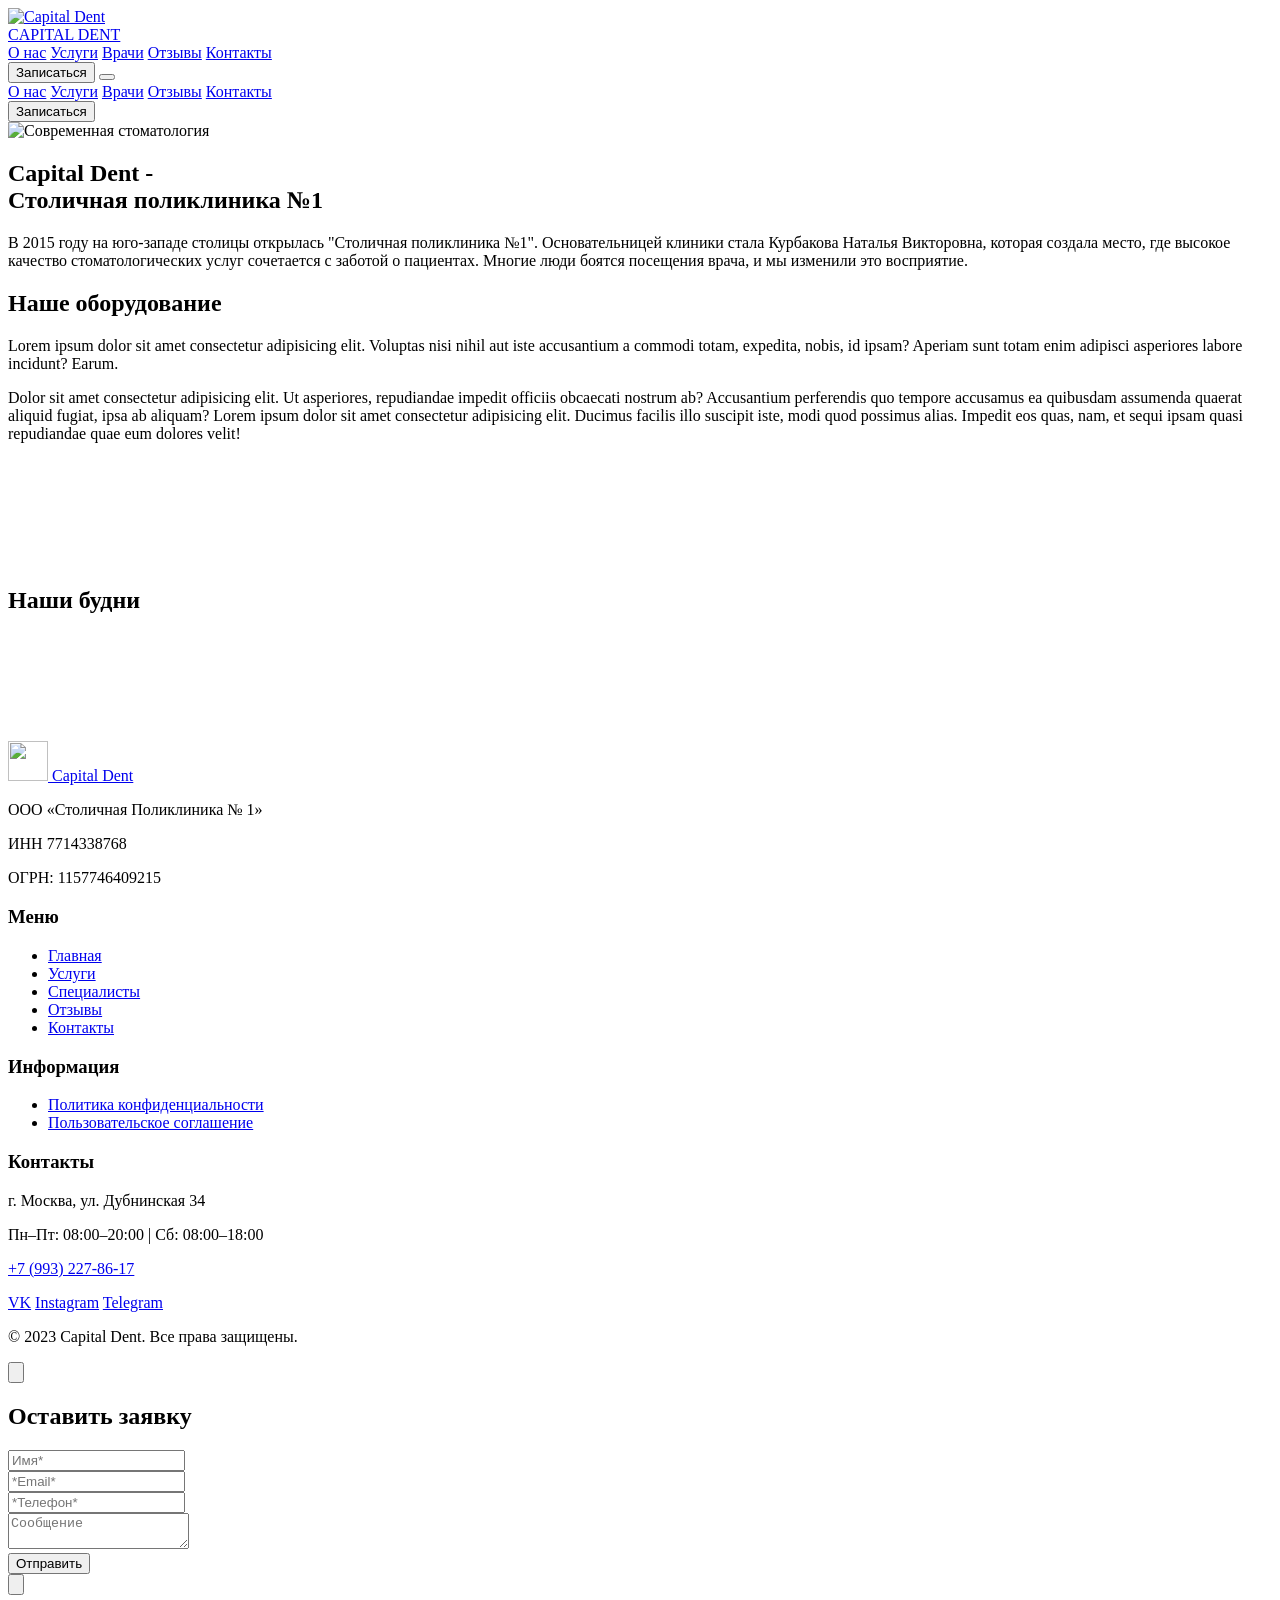
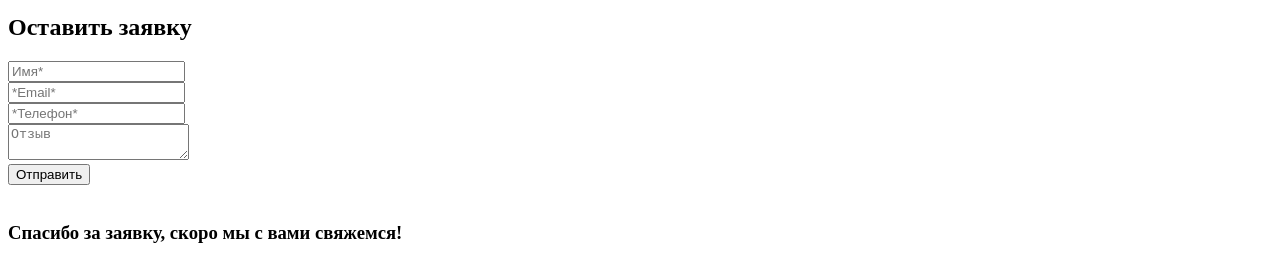
==== about.html @ 345260b4 "Add files via upload" ====
<!DOCTYPE html>
<html lang="en">

<head>
  <meta charset="UTF-8" />
  <meta name="viewport" content="width=device-width, initial-scale=1.0" />

  <link rel="shortcut icon" href="assets/images/Capital_Dent_logo.png" type="image/png" />
  <link rel="stylesheet" href="assets/css/libs/reset.css" />
  <link rel="preconnect" href="https://fonts.googleapis.com">
  <link rel="preconnect" href="https://fonts.gstatic.com" crossorigin>
  <link href="https://fonts.googleapis.com/css2?family=Montserrat:ital,wght@0,100..900;1,100..900&display=swap"
    rel="stylesheet">
  <link rel="stylesheet" href="assets/css/libs/swiper-bundle.min.css" />
  <link rel="stylesheet" href="assets/css/main.css" />
  <script src="https://www.google.com/recaptcha/api.js" async defer></script>
  <title>CapitalDent - О нас</title>
</head>

<main class="main">
<body>
  <!-- Header: фиксированный, бургер на мобильных -->
  <header class="header" id="header">
    <div class="container header__container">
      <a href="index.html" class="header__logo" aria-label="Capital Dent — на главную">
        <img src="img/Capital_Dent_logo.png" alt="Capital Dent" width="48" height="48">
        <div class="header__logo-text">
          <span class="header__logo-title">CAPITAL DENT</span>
        </div>
      </a>
      <nav class="header__nav" aria-label="Основное меню">
        <a href="about.html">О нас</a>
        <a href="index.html#services">Услуги</a>
        <a href="index.html#specialists">Врачи</a>
        <a href="index.html#reviews">Отзывы</a>
        <a href="index.html#contacts">Контакты</a>
      </nav>
      <button type="button" class="header__cta btn btn--primary" data-open-modal="booking" aria-label="Записаться на приём">
        Записаться
      </button>
      <button type="button" class="header__burger" id="burgerBtn" aria-label="Открыть меню" aria-expanded="false">
        <span></span><span></span><span></span>
      </button>
    </div>
    <div class="header__mobile" id="mobileMenu" aria-hidden="true">
      <nav class="header__mobile-nav">
        <a href="#about">О нас</a>
        <a href="#services">Услуги</a>
        <a href="#specialists">Врачи</a>
        <a href="#reviews">Отзывы</a>
        <a href="#contacts">Контакты</a>
      </nav>
      <button type="button" class="header__cta btn btn--primary" data-open-modal="booking">Записаться</button>
    </div>
  </header>
<!-- 
  <main class="main"> -->

<div class="page page-about">
      <!-- Hero как в макете: слева фото, справа белый блок с текстом -->
  <section class="hero" id="hero">
    <div class="container hero__inner">
      <div class="hero__image">
        <img src="img/hero-slide1.jpg" alt="Современная стоматология">
      </div>
      <div class="hero__panel">
          <h1 class="about-hero__title">
            Capital Dent - <br> Столичная поликлиника №1
          </h1>
        <p class="hero__text">
            В 2015 году на юго-западе столицы открылась "Столичная поликлиника №1". Основательницей клиники стала
            Курбакова Наталья Викторовна, которая создала место, где высокое качество стоматологических услуг сочетается
            с заботой о пациентах. Многие люди боятся посещения врача, и мы изменили это восприятие.
        </p>
      </div>
    </div>
  </section>

  <section class="equipment mb py">
    <div class="container">
      <div class="equipment__inner">
        <h2 class="equipment__title">Наше оборудование</h2>
        <div class="equipment__text">
          <p>
            Lorem ipsum dolor sit amet consectetur adipisicing elit. Voluptas nisi nihil aut iste accusantium a commodi
            totam, expedita, nobis, id ipsam? Aperiam sunt totam enim adipisci asperiores labore incidunt? Earum.
          </p>
          <p>
            Dolor sit amet consectetur adipisicing elit. Ut asperiores, repudiandae impedit officiis obcaecati nostrum
            ab? Accusantium perferendis quo tempore accusamus ea quibusdam assumenda quaerat aliquid fugiat, ipsa ab
            aliquam?
            Lorem ipsum dolor sit amet consectetur adipisicing elit. Ducimus facilis illo suscipit iste, modi quod
            possimus alias. Impedit eos quas, nam, et sequi ipsam quasi repudiandae quae eum dolores velit!
          </p>
        </div>
        <div class="equipment__gallery gallery">
          <div class="gallery__pic pic">
            <img class="gallery__img cover" src="assets/images/equipment-1.jpg" alt="">
          </div>
          <div class="gallery__pic pic">
            <img class="gallery__img cover" src="assets/images/equipment-2.jpg" alt="">
          </div>
          <div class="gallery__pic pic">
            <img class="gallery__img cover" src="assets/images/equipment-3.jpg" alt="">
          </div>
          <div class="gallery__pic pic">
            <img class="gallery__img cover" src="assets/images/equipment-4.jpg" alt="">
          </div>
          <div class="gallery__pic pic">
            <img class="gallery__img cover" src="assets/images/equipment-5.jpg" alt="">
          </div>
          <div class="gallery__pic pic">
            <img class="gallery__img cover" src="assets/images/equipment-6.jpg" alt="">
          </div>
        </div>
      </div>
    </div>
  </section>

  <section class="everyday-life py bg-light">
    <div class="container">
      <div class="everyday-life__inner">
        <h2 class="everyday-life__title">Наши будни</h2>
        <div class="everyday-life__gallery gallery">
          <div class="gallery__pic pic">
            <img class="gallery__img cover" src="assets/images/everyday-life-1.jpg" alt="">
          </div>
          <div class="gallery__pic pic">
            <img class="gallery__img cover" src="assets/images/everyday-life-2.jpg" alt="">
          </div>
          <div class="gallery__pic pic">
            <img class="gallery__img cover" src="assets/images/everyday-life-3.jpg" alt="">
          </div>
          <div class="gallery__pic pic">
            <img class="gallery__img cover" src="assets/images/everyday-life-4.jpg" alt="">
          </div>
          <div class="gallery__pic pic">
            <img class="gallery__img cover" src="assets/images/everyday-life-5.jpg" alt="">
          </div>
          <div class="gallery__pic pic">
            <img class="gallery__img cover" src="assets/images/everyday-life-6.jpg" alt="">
          </div>
        </div>
      </div>
    </div>
  </section>
</div>

</main>

  <!-- Footer -->
  <footer class="footer">
    <div class="container footer__container">
      <div class="footer__col footer__col--logo">
        <a href="#" class="footer__logo">
          <img src="img/Capital_Dent_logo.png" alt="" width="40" height="40">
          <span>Capital Dent</span>
        </a>
        <div class="footer__company">
          <p>ООО «Столичная Поликлиника № 1»</p>
          <p>ИНН 7714338768</p>
          <p>ОГРН: 1157746409215</p>
        </div>
      </div>
      <div class="footer__col">
        <h3 class="footer__heading">Меню</h3>
        <ul>
          <li><a href="#hero">Главная</a></li>
          <li><a href="#services">Услуги</a></li>
          <li><a href="#specialists">Специалисты</a></li>
          <li><a href="#reviews">Отзывы</a></li>
          <li><a href="#contacts">Контакты</a></li>
        </ul>
      </div>
      <div class="footer__col">
        <h3 class="footer__heading">Информация</h3>
        <ul>
          <li><a href="#">Политика конфиденциальности</a></li>
          <li><a href="#">Пользовательское соглашение</a></li>
        </ul>
      </div>
      <div class="footer__col footer__col--contacts">
        <h3 class="footer__heading">Контакты</h3>
        <p>г. Москва, ул. Дубнинская 34</p>
        <p>Пн–Пт: 08:00–20:00 | Сб: 08:00–18:00</p>
        <p><a href="tel:+79932278617">+7 (993) 227-86-17</a></p>
        <div class="footer__social">
          <a href="#" aria-label="ВКонтакте">VK</a>
          <a href="#" aria-label="Instagram">Instagram</a>
          <a href="#" aria-label="Telegram">Telegram</a>
        </div>
      </div>
    </div>
    <div class="footer__bottom">
      <div class="container">
        <p class="footer__copy">© 2023 Capital Dent. Все права защищены.</p>
      </div>
    </div>
  </footer>

<div class="modal-overlay"></div>

<div class="modal modal-callback" id="modal-callback">
  <button class="modal__button-close">
    <img class="modal__button-close-icon" src="assets/images/x.svg" alt="">
  </button>
  <h2 class="modal__title">Оставить заявку</h2>
  <form class="modal-callback__form modal__form form" data-type="Заявка с сайта">
    <div class="form__fields">
      <div class="field">
        <input class="field__inp" type="text" name="name" placeholder="Имя*" required>
      </div>
      <div class="field">
        <input class="field__inp" type="email" name="email" placeholder="*Email*" required>
      </div>
      <div class="field">
        <input class="field__inp" type="text" name="phone" placeholder="*Телефон*" required>
      </div>
      <div class="field">
        <textarea class="field__txt" name="message" placeholder="Сообщение"></textarea>
      </div>
    </div>
    <div class="g-recaptcha" data-sitekey="ВАШ_КЛЮЧ_САЙТА"></div>
    <button class="form__btn btn" type="submit">Отправить</button>
  </form>
</div>

<div class="modal modal-review" id="modal-review">
  <button class="modal__button-close">
    <img class="modal__button-close-icon" src="assets/images/x.svg" alt="">
  </button>
  <h2 class="modal__title">Оставить заявку</h2>
  <form class="modal-review__form modal__form form" data-type="Отзыв">
    <div class="form__fields">
      <div class="field">
        <input class="field__inp" type="text" name="name" placeholder="Имя*" required>
      </div>
      <div class="field">
        <input class="field__inp" type="email" name="email" placeholder="*Email*" required>
      </div>
      <div class="field">
        <input class="field__inp" type="text" name="phone" placeholder="*Телефон*" required>
      </div>
      <div class="field">
        <textarea class="field__txt" name="message" placeholder="Отзыв"></textarea>
      </div>
    </div>
    <button class="form__btn btn" type="submit">Отправить</button>
  </form>
</div>

<div class="modal modal-complete" id="modal-complete">
  <img class="modal-complete__icon" src="assets/images/check.svg" alt="">
  <h3 class="modal-complete__title">Спасибо за заявку, скоро мы с вами свяжемся!</h3>
</div>

<div id='recaptcha' class="g-recaptcha" data-sitekey="6LeuYYgsAAAAAIqIWVikz-lgQGxyjFBUNHPX4lCR" data-callback="onSubmit"
  data-size="invisible"></div>

<script src="assets/js/libs/swiper-bundle.min.js"></script>
<script src="assets/js/main.js"></script>

</body>

</html>
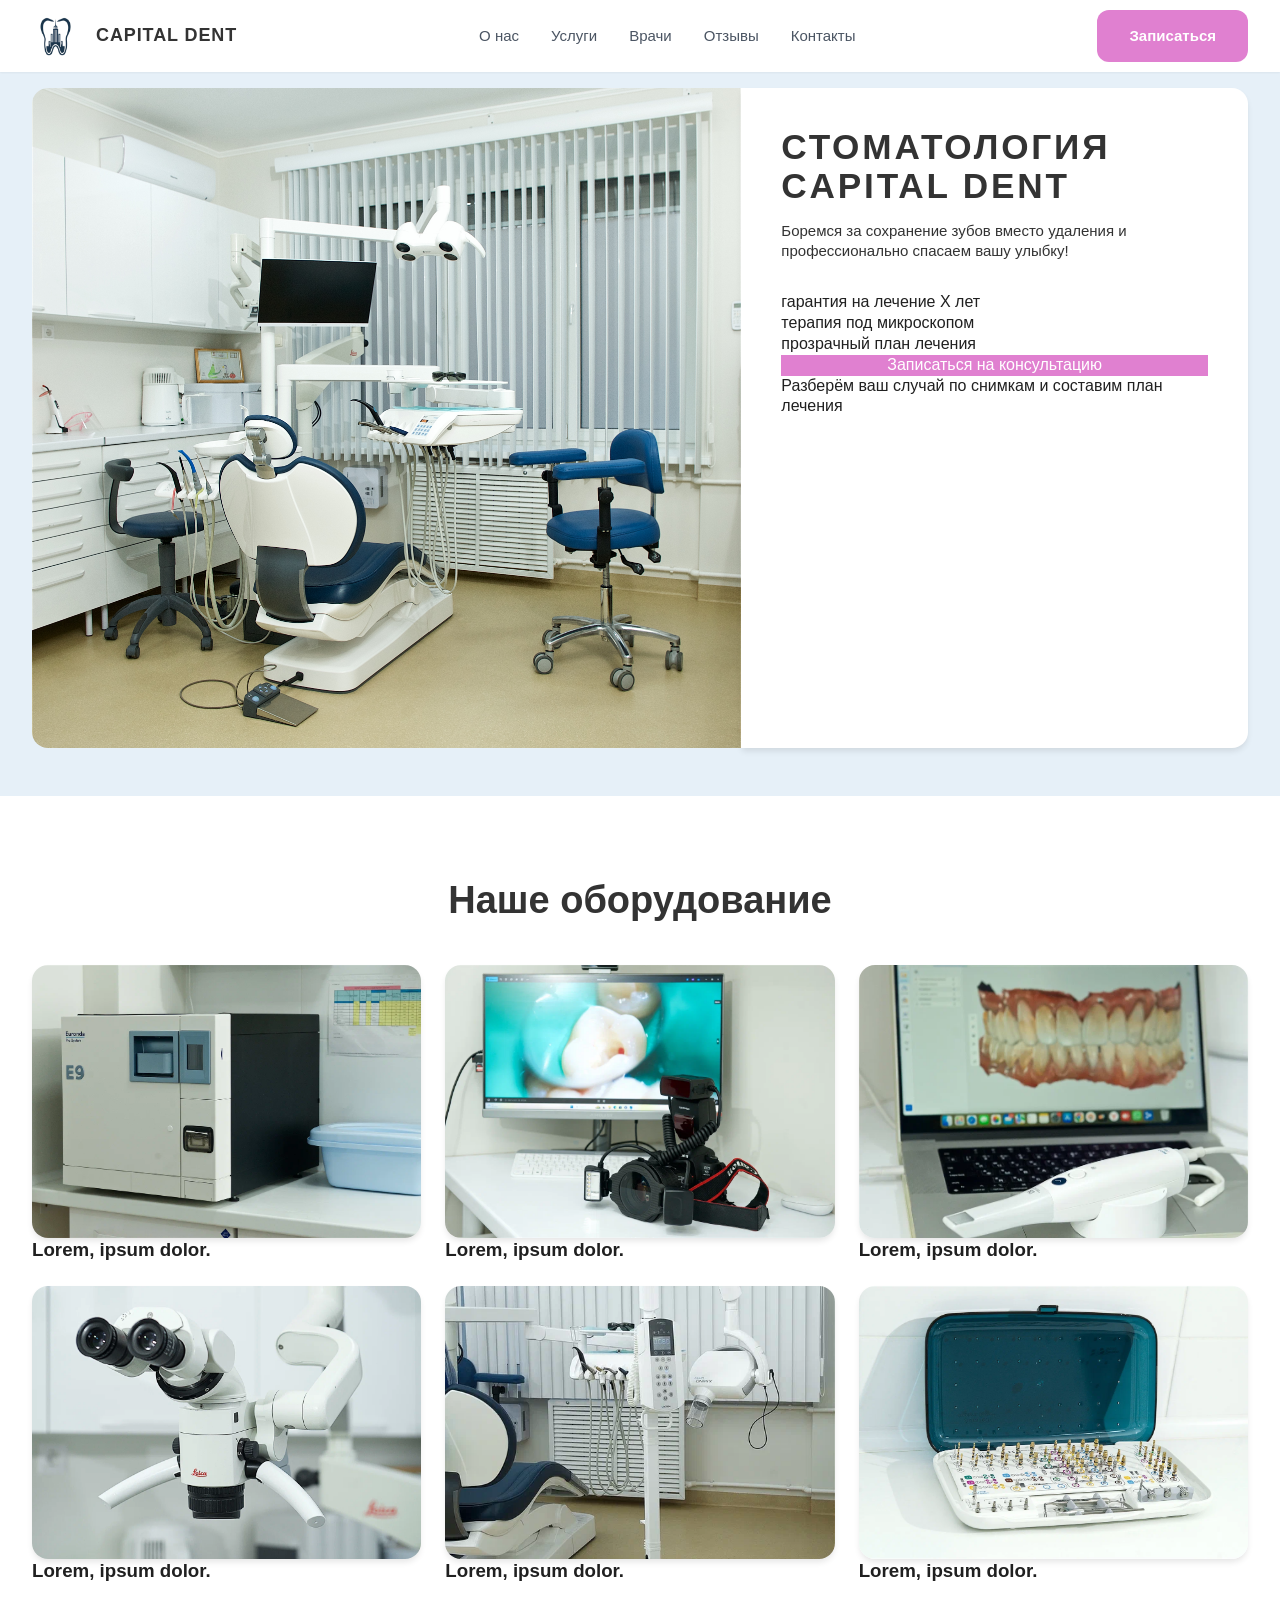
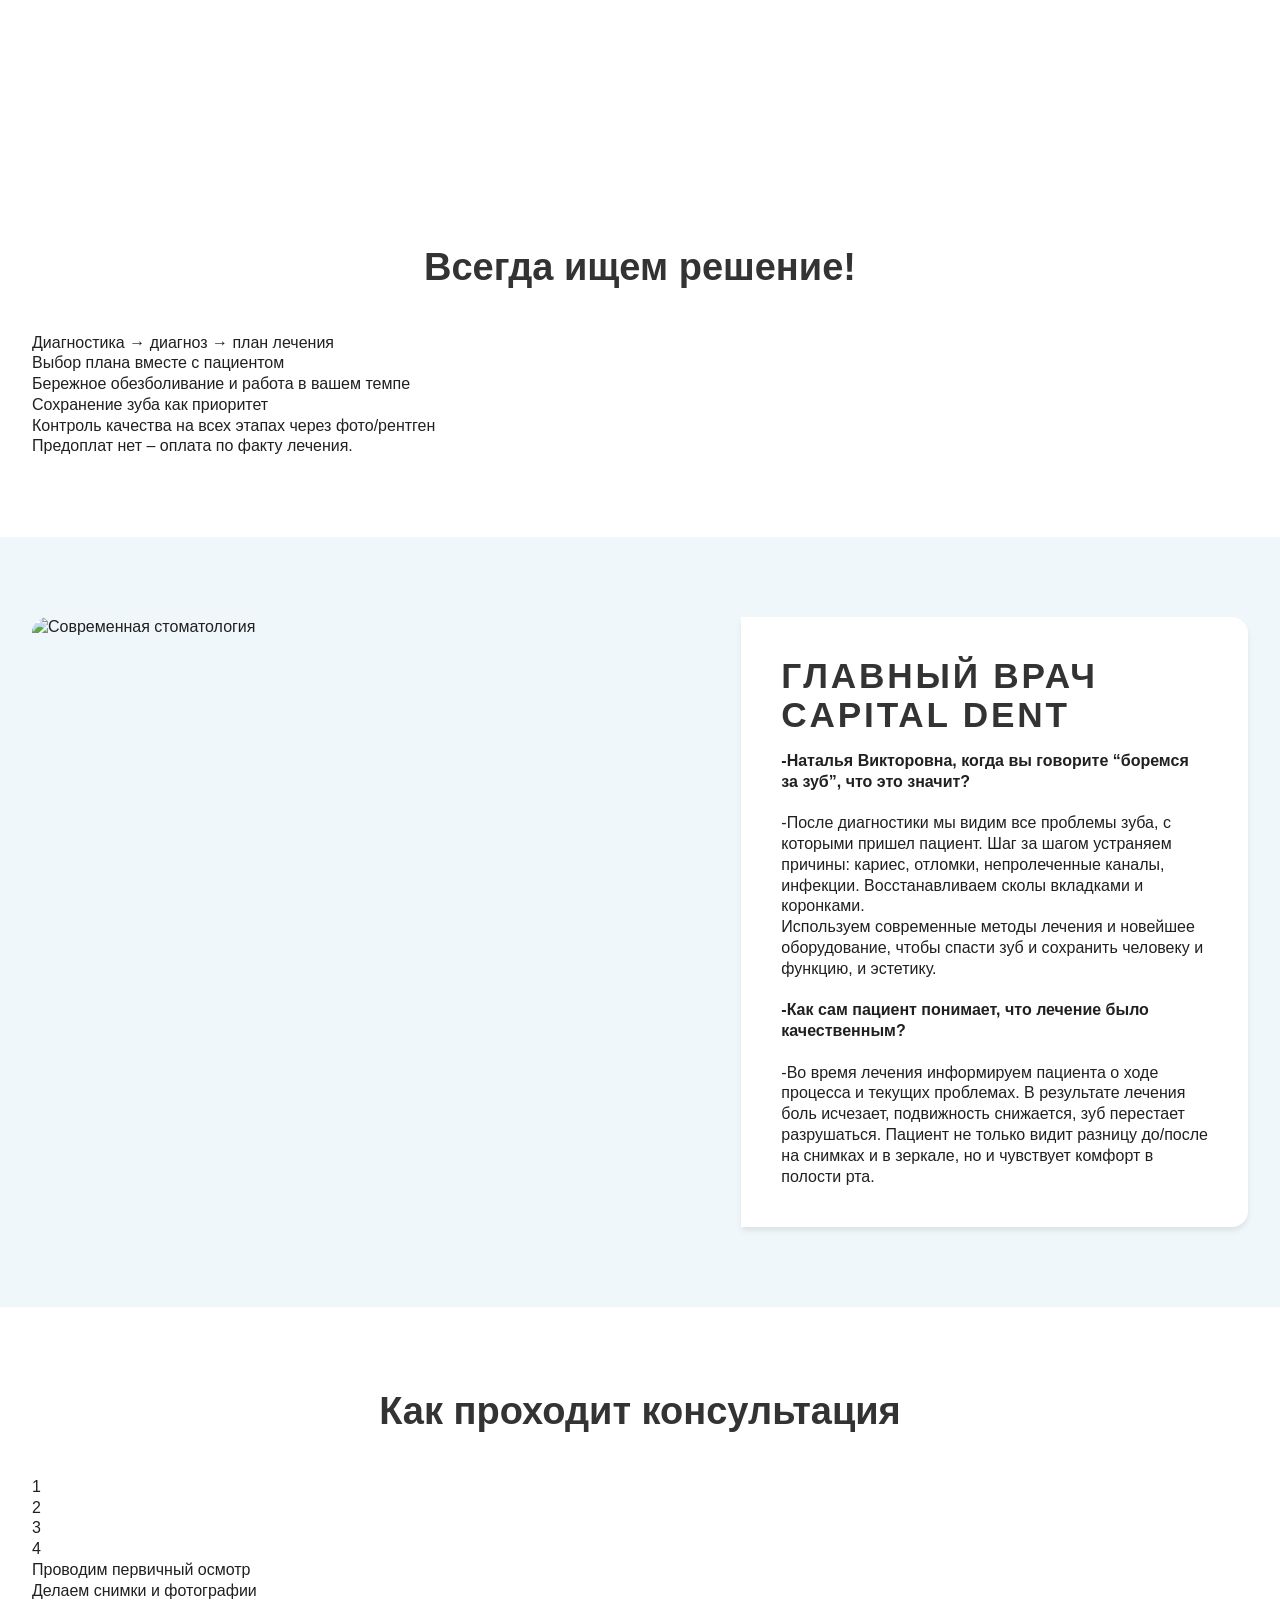
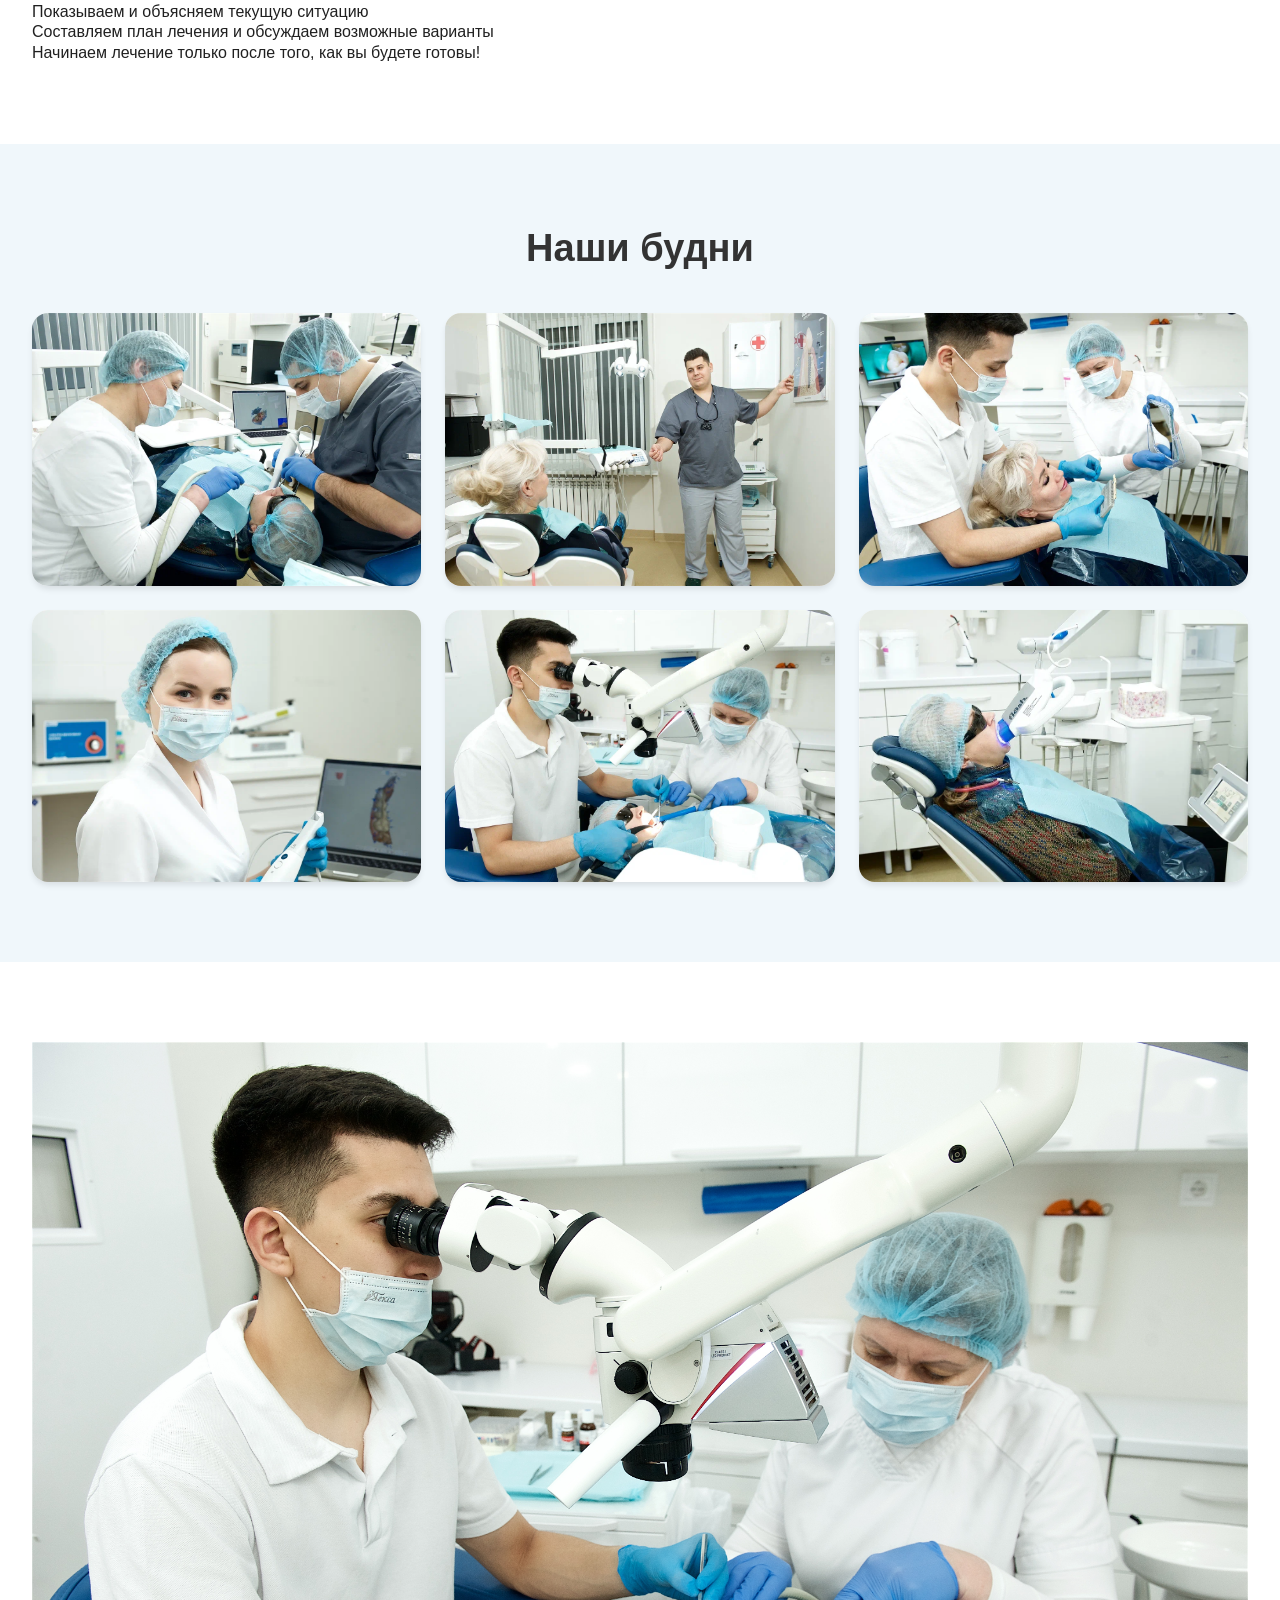
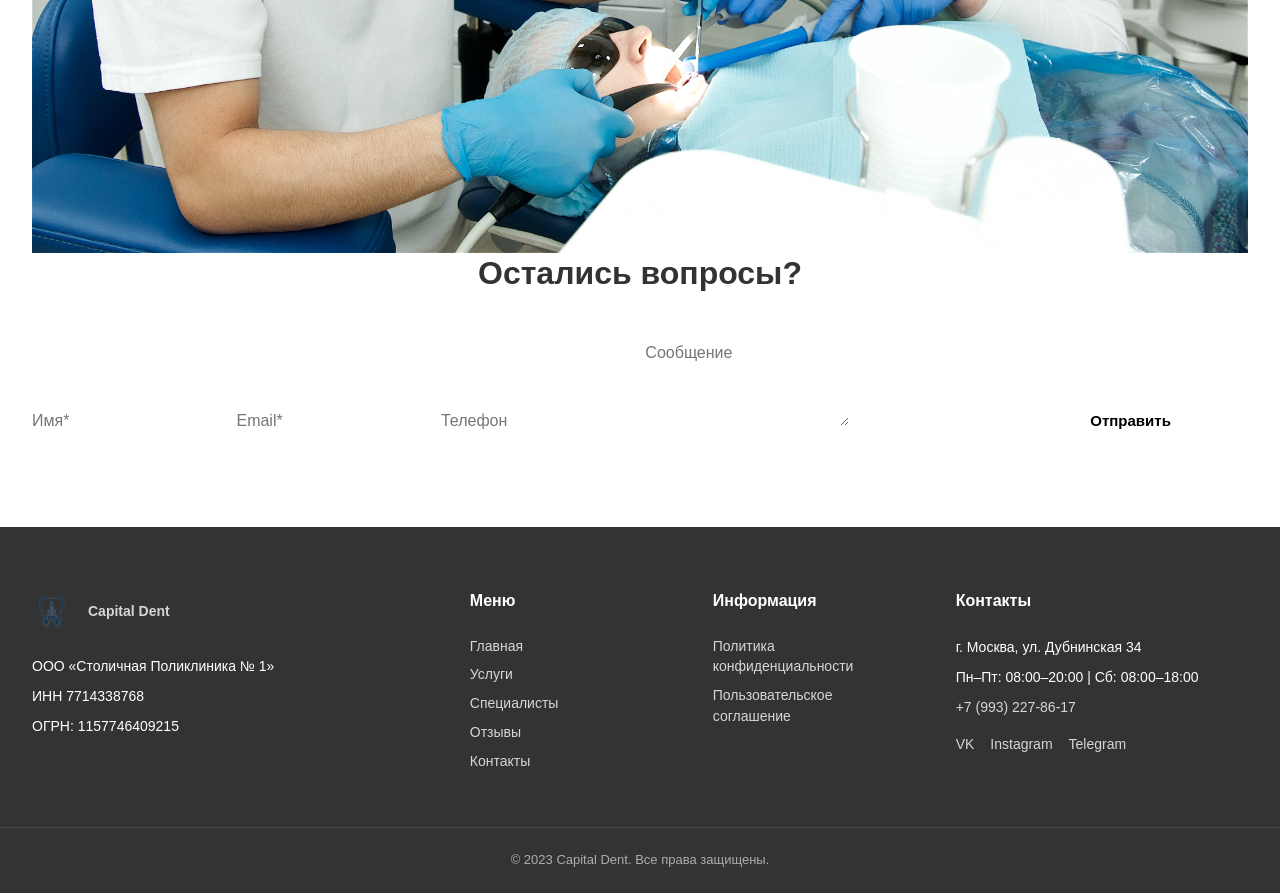
==== commit 30a951ce: "Update about.html" ====
--- a/about.html
+++ b/about.html
@@ -58,62 +58,145 @@
 
 <div class="page page-about">
       <!-- Hero как в макете: слева фото, справа белый блок с текстом -->
-  <section class="hero" id="hero">
-    <div class="container hero__inner">
-      <div class="hero__image">
-        <img src="img/hero-slide1.jpg" alt="Современная стоматология">
-      </div>
-      <div class="hero__panel">
-          <h1 class="about-hero__title">
-            Capital Dent - <br> Столичная поликлиника №1
-          </h1>
-        <p class="hero__text">
-            В 2015 году на юго-западе столицы открылась "Столичная поликлиника №1". Основательницей клиники стала
-            Курбакова Наталья Викторовна, которая создала место, где высокое качество стоматологических услуг сочетается
-            с заботой о пациентах. Многие люди боятся посещения врача, и мы изменили это восприятие.
-        </p>
-      </div>
-    </div>
-  </section>
+<section class="hero" id="hero">
+  <div class="container hero__inner">
+    <div class="hero__image">
+      <img src="img/hero-slide1.jpg" alt="Современная стоматология">
+    </div>
+    <div class="hero__panel">
+      <h1 class="about-hero__title">
+        Стоматология Capital Dent
+      </h1>
+      <p class="hero__text">
+        Боремся за сохранение зубов вместо удаления и профессионально спасаем вашу улыбку!
+      </p>
+      <div class="matryce">
+        <div class="matryc">гарантия на лечение Х лет</div>
+        <div class="matryc">терапия под микроскопом</div>
+        <div class="matryc">прозрачный план лечения</div>
+      </div>
+      <button type="button" class="button__cta btn--primary" data-open-modal="booking">Записаться на консультацию</button>
+      <p class="short-text">
+        Разберём ваш случай по снимкам и составим план лечения
+      </p>
+    </div>
+  </div>
+</section>
 
   <section class="equipment mb py">
     <div class="container">
       <div class="equipment__inner">
         <h2 class="equipment__title">Наше оборудование</h2>
-        <div class="equipment__text">
-          <p>
-            Lorem ipsum dolor sit amet consectetur adipisicing elit. Voluptas nisi nihil aut iste accusantium a commodi
-            totam, expedita, nobis, id ipsam? Aperiam sunt totam enim adipisci asperiores labore incidunt? Earum.
-          </p>
-          <p>
-            Dolor sit amet consectetur adipisicing elit. Ut asperiores, repudiandae impedit officiis obcaecati nostrum
-            ab? Accusantium perferendis quo tempore accusamus ea quibusdam assumenda quaerat aliquid fugiat, ipsa ab
-            aliquam?
-            Lorem ipsum dolor sit amet consectetur adipisicing elit. Ducimus facilis illo suscipit iste, modi quod
-            possimus alias. Impedit eos quas, nam, et sequi ipsam quasi repudiandae quae eum dolores velit!
-          </p>
-        </div>
         <div class="equipment__gallery gallery">
-          <div class="gallery__pic pic">
-            <img class="gallery__img cover" src="assets/images/equipment-1.jpg" alt="">
-          </div>
-          <div class="gallery__pic pic">
-            <img class="gallery__img cover" src="assets/images/equipment-2.jpg" alt="">
-          </div>
-          <div class="gallery__pic pic">
-            <img class="gallery__img cover" src="assets/images/equipment-3.jpg" alt="">
-          </div>
-          <div class="gallery__pic pic">
-            <img class="gallery__img cover" src="assets/images/equipment-4.jpg" alt="">
-          </div>
-          <div class="gallery__pic pic">
-            <img class="gallery__img cover" src="assets/images/equipment-5.jpg" alt="">
-          </div>
-          <div class="gallery__pic pic">
-            <img class="gallery__img cover" src="assets/images/equipment-6.jpg" alt="">
-          </div>
-        </div>
-      </div>
+          <article class="gallery_card">
+            <div class="gallery__pic pic">
+              <img class="gallery__img cover" src="assets/images/equipment-1.jpg" alt="">
+            </div>
+            <h3 class="gallery_text">Lorem, ipsum dolor.</h3>
+          </article>
+
+          <article class="gallery_card">
+            <div class="gallery__pic pic">
+              <img class="gallery__img cover" src="assets/images/equipment-2.jpg" alt="">
+            </div>
+            <h3 class="gallery_text">Lorem, ipsum dolor.</h3>
+          </article>
+
+          <article class="gallery_card">
+            <div class="gallery__pic pic">
+              <img class="gallery__img cover" src="assets/images/equipment-3.jpg" alt="">
+            </div>
+            <h3 class="gallery_text">Lorem, ipsum dolor.</h3>
+          </article>
+
+          <article class="gallery_card">
+            <div class="gallery__pic pic">
+              <img class="gallery__img cover" src="assets/images/equipment-4.jpg" alt="">
+            </div>
+            <h3 class="gallery_text">Lorem, ipsum dolor.</h3>
+          </article>
+
+          <article class="gallery_card">
+            <div class="gallery__pic pic">
+              <img class="gallery__img cover" src="assets/images/equipment-5.jpg" alt="">
+            </div>
+            <h3 class="gallery_text">Lorem, ipsum dolor.</h3>
+          </article>
+
+          <article class="gallery_card">
+            <div class="gallery__pic pic">
+              <img class="gallery__img cover" src="assets/images/equipment-6.jpg" alt="">
+            </div>
+            <h3 class="gallery_text">Lorem, ipsum dolor.</h3>
+          </article>
+        </div>
+      </div>
+    </div>
+  </section>
+
+  <section class="dia py">
+    <div class="container">
+      <div class="dia__inner">
+        <h2 class="dia_section__title">Всегда ищем решение!</h2>
+        <div class="dia-mat">
+          <div class="dia-mate">Диагностика → диагноз → план лечения</div>
+          <div class="dia-mate">Выбор плана вместе с пациентом</div>
+          <div class="dia-mate">Бережное обезболивание и работа в вашем темпе</div>
+          <div class="dia-mate">Сохранение зуба как приоритет</div>
+          <div class="dia-mate">Контроль качества на всех этапах через фото/рентген</div>
+          <div class="dia-mate">Предоплат нет – оплата по факту лечения.</div>
+        </div>
+      </div>
+    </div>
+  </section>
+
+  <section class="natalia py bg-light" id="natalia py bg-light">
+    <div class="container hero__inner">
+      <div class="hero__image">
+        <img src="assets/images/Наталья Викторовна.jpg" alt="Современная стоматология">
+      </div>
+      <div class="hero__panel">
+        <h1 class="about-hero__title">
+          Главный врач Capital Dent
+        </h1>
+        <p class="natalia__text">
+          <strong>-Наталья Викторовна, когда вы говорите “боремся за зуб”, что это значит?</strong><br><br>
+          -После диагностики мы видим все проблемы зуба, с которыми пришел пациент.
+          Шаг за шагом устраняем причины: кариес, отломки, непролеченные каналы, инфекции.
+          Восстанавливаем сколы вкладками и коронками.<br>
+          Используем современные методы лечения и новейшее оборудование, чтобы спасти зуб и сохранить человеку и функцию, и эстетику.<br><br>
+          <strong>-Как сам пациент понимает, что лечение было качественным?</strong><br><br>
+          -Во время лечения информируем пациента о  ходе процесса и текущих проблемах. 
+          В результате лечения боль исчезает, подвижность снижается, зуб перестает разрушаться.
+          Пациент не только видит разницу до/после на снимках и в зеркале, но и чувствует комфорт в полости рта.
+        </p>
+    </div>
+  </section>
+
+  <section class="stages py">
+    <div class="container">
+      <h2 class="stages__title">Как проходит консультация</h2>
+      <div class="circles">
+        <div class="circle">1</div>
+        <div class="circle">2</div>
+        <div class="circle">3</div>
+        <div class="circle">4</div>
+      </div>
+      <div class="stages-text">
+        <div class="stage-text">
+          <p>Проводим первичный осмотр</p>
+        </div>
+        <div class="stage-text">
+          <p>Делаем снимки  и фотографии </p>
+        </div>
+        <div class="stage-text">
+          <p>Показываем и объясняем текущую ситуацию</p>
+        </div>
+        <div class="stage-text">
+          <p>Составляем план лечения и обсуждаем возможные варианты</p>
+        </div>
+      </div>
+      <p class="stage-last-text">Начинаем лечение только после того, как вы будете готовы! </p>
     </div>
   </section>
 
@@ -140,6 +223,28 @@
           <div class="gallery__pic pic">
             <img class="gallery__img cover" src="assets/images/everyday-life-6.jpg" alt="">
           </div>
+        </div>
+      </div>
+    </div>
+  </section>
+    <!-- Форма обратной связи -->
+  <section class="section feedback" id="feedback">
+    <div class="container feedback__inner">
+      <div class="feedback__image">
+        <img src="img/feedback.jpg" alt="Администратор клиники">
+      </div>
+      <div class="feedback__form-wrap">
+        <h2 class="section__title">Остались вопросы?</h2>
+        <form class="form form--feedback" id="feedbackForm" method="post" action="#" novalidate>
+          <input type="text" name="name" placeholder="Имя*" required autocomplete="name">
+          <input type="email" name="email" placeholder="Email*" required autocomplete="email">
+          <input type="tel" name="phone" placeholder="Телефон" autocomplete="tel">
+          <textarea name="message" placeholder="Сообщение" rows="4"></textarea>
+          <input type="text" name="website" class="form__hp" tabindex="-1" autocomplete="off" aria-hidden="true">
+          <button type="submit" class="btn btn--success btn--lg">Отправить</button>
+        </form>
+        <div class="feedback__success" id="feedbackSuccess" hidden>
+          <p>✅ Спасибо! Ваше сообщение отправлено. Мы свяжемся с вами в ближайшее время.</p>
         </div>
       </div>
     </div>
@@ -262,4 +367,4 @@
 
 </body>
 
-</html>+</html>
--- a/assets/css/main.css
+++ b/assets/css/main.css
@@ -0,0 +1,1499 @@
+:root {
+  --c-primary: #1b354c;
+  --c-blue-50: #f0f7fb;
+  --c-blue-300: #4393ee;
+  --c-blue-400: #2b84eb;
+  --c-blue-900: #022b51;
+  --c-white: #fff;
+  --c-black: #202020;
+  --c-text: #7e7e7e;
+  --radius: 24px;
+  --transition: .2s;
+  --color-white: #fff;
+  --color-gray-50: #fafafa;
+  --color-gray-100: #f5f5f5;
+  --color-gray-200: #e5e5e5;
+  --color-gray-300: #d1d5db;
+  --color-gray-400: #9ca3af;
+  --color-gray-500: #6b7280;
+  --color-gray-600: #6b7280;
+  --color-gray-700: #4b5563;
+  --color-gray-800: #374151;
+  --color-gray-900: #333333;
+  /* Кнопки «Записаться» — розово-фиолетовый, без градиента */
+  --color-primary: #E080D0;
+  --color-primary-hover: #d06bc4;
+  --color-success: #2e7d32;
+  --color-blue-light: #E6F0F8;
+  --color-blue-light-dark: #c8dce8;
+  --color-blue-medium: #7dd3fc;
+  --color-star: #FFD700;
+  /* Акции: метка «АКЦИЯ» */
+  --color-promo-green: #98D4BC;
+  /* Отзывы: заголовок и кнопка «Оставить отзыв» */
+  --color-reviews-title: #3F729B;
+  --color-reviews-cta: #A8D0E6;
+  --color-reviews-cta-hover: #8fc0dc;
+  /* Мессенджеры в контактах */
+  --color-telegram: #0088cc;
+  --color-whatsapp: #25D366;
+
+  --space-1: 8px;
+  --space-2: 16px;
+  --space-3: 24px;
+  --space-4: 32px;
+  --space-5: 40px;
+  --space-6: 48px;
+  --space-8: 64px;
+  --space-10: 80px;
+
+  --radius-sm: 8px;
+  --radius-md: 12px;
+  --radius-lg: 16px;
+  --radius-full: 9999px;
+
+  --shadow-sm: 0 1px 2px rgba(0, 0, 0, 0.05);
+  --shadow-md: 0 4px 6px -1px rgba(0, 0, 0, 0.1);
+  --shadow-lg: 0 10px 15px -3px rgba(0, 0, 0, 0.1);
+
+  --font: 'Montserrat', -apple-system, BlinkMacSystemFont, 'Segoe UI', sans-serif;
+  --transition: 0.2s ease;
+}
+
+body {
+  display: flex;
+  flex-direction: column;
+  min-height: 100vh;
+  font-family: "Montserrat", sans-serif;
+  color: var(--c-black);
+}
+
+main {
+  flex-grow: 1;
+}
+
+section {
+  overflow: hidden;
+}
+
+section.mb {
+  margin-bottom: 100px;
+}
+
+section.py {
+  padding: 80px 0;
+}
+/* 
+.container {
+  max-width: 1160px;
+  padding: 0 24px;
+  margin: 0 auto;
+} */
+
+.bg-light {
+  background: var(--c-blue-50);
+}
+
+h1 {
+  font-size: 34px;
+  line-height: 1.1;
+  text-transform: uppercase;
+  color: var(--c-blue-900);
+}
+
+h2 {
+  margin-bottom: 40px;
+  text-align: center;
+  font-size: 2.375rem;
+  font-weight: 600;
+  color: var(--color-gray-900);
+}
+
+.pic {
+  overflow: hidden;
+  position: relative;
+}
+
+.cover {
+  position: absolute;
+  top: 0;
+  left: 0;
+  width: 100%;
+  height: 100%;
+  object-fit: cover;
+}
+
+  .btn {
+    display: inline-flex;
+    align-items: center;
+    justify-content: center;
+    gap: var(--space-1);
+    padding: var(--space-2) var(--space-4);
+    font-family: var(--font);
+    font-size: 0.9375rem;
+    font-weight: 600;
+    border: none;
+    border-radius: var(--radius-md);
+    cursor: pointer;
+    transition: background-color var(--transition), transform 0.1s;
+    text-decoration: none;
+  }
+  
+  .btn:hover {
+    text-decoration: none;
+  }
+  
+  .btn--primary {
+    background: var(--color-primary);
+    color: var(--color-white);
+  }
+  
+  .btn--primary:hover {
+    background: var(--color-primary-hover);
+  }
+
+.services-grid {
+  display: grid;
+  grid-template-columns: repeat(4, 1fr);
+  gap: 28px;
+  width: 100%;
+}
+
+.service-card {
+  overflow: hidden;
+  display: flex;
+  flex-direction: column;
+  border-radius: 10px;
+}
+
+.service-card__pic {
+  padding-top: 84.3%;
+}
+
+
+
+.service-card__content {
+  flex-grow: 1;
+  padding: 10px 15px;
+  background: #dde1e4;
+}
+
+.service-card__title {
+  font-size: 0.875rem;
+  font-weight: 500;
+  text-align: center;
+  text-transform: uppercase;
+}
+
+.swiper-nav {
+  display: flex;
+  justify-content: center;
+  align-items: center;
+}
+
+.swiper-nav-v1 {
+  gap: 30px;
+}
+
+.swiper-nav-v2 {
+  gap: 16px;
+  margin-top: 40px;
+}
+
+.swiper-button {
+  all: unset;
+}
+
+.swiper-nav-v1 .swiper-button {
+  position: absolute;
+  z-index: 100;
+  top: 50%;
+  translate: 0 -50%;
+}
+
+.swiper-button {
+  cursor: pointer;
+  display: flex;
+  align-items: center;
+  justify-content: center;
+  min-width: 48px;
+  width: 48px;
+  height: 48px;
+  border-radius: 50%;
+  background: var(--c-white);
+  box-shadow: 0 0 14px rgba(0, 0, 0, 0.1);
+  transition: var(--transition);
+}
+
+.swiper-nav .swiper-button-disabled {
+  opacity: 1;
+}
+
+.swiper-button::after {
+  font-size: 20px;
+  font-weight: 700;
+  color: var(--c-blue-400);
+}
+
+.swiper-button.swiper-button-prev {
+  left: -80px;
+}
+
+.swiper-button.swiper-button-next {
+  right: -80px;
+}
+
+.swiper-nav-v2 .swiper-button {
+  background: var(--c-blue-400);
+}
+
+.swiper-nav-v2 .swiper-button::after {
+  color: var(--c-white);
+}
+
+.swiper-nav-v2 .swiper-button:hover {
+  background: var(--c-blue-300);
+}
+
+.slider {
+  position: relative;
+  width: 100%;
+}
+
+.specialists-slider .swiper,
+.reviews-slider .swiper {
+  padding: 24px;
+  margin-top: -24px;
+  margin-left: -24px;
+  margin-right: -24px;
+}
+
+.specialist-card {
+  overflow: hidden;
+  display: flex;
+  flex-direction: column;
+  border-radius: var(--radius);
+  box-shadow: 0 0 16px rgba(0, 0, 0, 0.08);
+  text-align: center;
+}
+
+.specialist-card__pic {
+  padding-top: 100%;
+}
+
+
+
+.specialist-card__content {
+  display: flex;
+  flex-direction: column;
+  align-items: center;
+  flex-grow: 1;
+  padding: 20px 15px;
+  background: var(--c-white);
+}
+
+.specialist-card__title {
+  margin-bottom: 10px;
+  font-size: 1.25rem;
+  font-weight: 600;
+}
+
+.specialist-card__text {
+  margin-bottom: 15px;
+  font-size: 1rem;
+  color: var(--c-text);
+}
+
+.specialist-card__labels {
+  display: flex;
+  justify-content: center;
+  flex-wrap: wrap;
+  gap: 6px;
+  margin-bottom: 20px;
+}
+
+.label {
+  width: max-content;
+  padding: 6px 12px;
+  border-radius: 30px;
+  background: #f0e9e4;
+  font-size: 0.875rem;
+  color: #00000077;
+}
+
+.label:nth-child(2n) {
+  background: #e3f1fb;
+}
+
+.specialist-card__btn {
+  width: 100%;
+  margin-top: auto;
+}
+
+.review-card {
+  display: flex;
+  flex-direction: column;
+  gap: 20px;
+  padding: 30px;
+  border-radius: 16px;
+  border: 1px solid #e2e2e2;
+  box-shadow: 0 0 16px rgba(0, 0, 0, 0.08);
+  color: var(--c-text);
+}
+
+.review-card__content {
+  position: relative;
+}
+
+.review-card__text {
+  display: -webkit-box;
+  -webkit-line-clamp: 4;
+  -webkit-box-orient: vertical;
+  overflow: hidden;
+}
+
+.review-card__text.active {
+  -webkit-box-orient: unset;
+  overflow: unset;
+}
+
+.review-card__more {
+  position: absolute;
+  bottom: 0;
+  right: 0;
+  display: none;
+  margin-top: 6px;
+  margin-left: auto;
+  padding-left: 60px;
+  background: linear-gradient(90deg, rgba(255, 255, 255, 0) 0%, rgba(255, 255, 255, 1) 42%);
+  transition: color var(--transition);
+  color: var(--c-text);
+}
+
+.review-card__more.active {
+  position: relative;
+  padding-left: 0;
+}
+
+.review-card__content.collapsed .review-card__more {
+  display: block;
+}
+
+.review-card__more:hover {
+  color: var(--c-black);
+}
+
+.review-card__bottom {
+  display: flex;
+  align-items: center;
+  justify-content: space-between;
+  gap: 15px;
+}
+
+
+
+.review-card__rate {
+  display: flex;
+  align-items: center;
+  gap: 8px;
+}
+
+.review-card__date {
+  font-weight: 500;
+  color: #ffc107;
+}
+
+
+
+.stars {
+  display: flex;
+  gap: 2px;
+}
+
+.stars__item {
+  min-width: 14px;
+  width: 14px;
+  height: 14px;
+}
+
+.stars__item.grayscale {
+  filter: grayscale(1);
+}
+
+.side-overlay {
+  pointer-events: none;
+  position: absolute;
+  z-index: 10;
+  top: 0;
+  width: 30%;
+  height: 100%;
+  background: var(--c-white);
+  opacity: .8;
+}
+
+.left {
+  left: 0;
+  background: linear-gradient(270deg, rgba(255, 255, 255, 0) 0%, rgba(255, 255, 255, 1) 100%);
+}
+
+.right {
+  right: 0;
+  background: linear-gradient(90deg, rgba(255, 255, 255, 0) 0%, rgba(255, 255, 255, 1) 100%);
+}
+
+.form {
+  width: 100%;
+}
+
+.form__fields {
+  display: flex;
+  flex-direction: column;
+  gap: 15px;
+  width: 100%;
+}
+
+
+
+.field__inp {
+  width: 100%;
+  height: 44px;
+  padding: 0 16px;
+  transition: var(--transition);
+  border-radius: 8px;
+  border: 1px solid #9e9e9e;
+  background: var(--c-white);
+}
+
+.field__inp:focus {
+  border-color: var(--c-blue-400);
+}
+
+.field__inp::placeholder {
+  color: var(--c-text);
+  opacity: .6;
+}
+
+.field__txt {
+  width: 100%;
+  height: 150px;
+  padding: 14px 16px;
+  margin-top: 16px;
+  transition: var(--transition);
+  border-radius: 8px;
+  border: 1px solid #9e9e9e;
+  background: var(--c-white);
+  resize: none;
+}
+
+.field__txt:focus {
+  border-color: var(--c-blue-400);
+}
+
+.field__txt::placeholder {
+  color: var(--c-text);
+  opacity: .6;
+}
+
+.field__label {
+  margin-bottom: 10px;
+  color: var(--c-text);
+}
+
+.form__btn {
+  width: 100%;
+  margin-top: 16px;
+}
+
+.socials {
+  display: flex;
+  gap: 10px;
+}
+
+
+
+.social-link__icon {
+  width: 30px;
+  height: 30px;
+  fill: var(--c-blue-900);
+  transition: var(--transition);
+}
+
+.social-link:hover .social-link__icon {
+  fill: var(--c-blue-400);
+}
+
+  .container {
+    width: 100%;
+    max-width: 1500px;
+    margin: 0 auto;
+    padding: 0 var(--space-3);
+  }
+  
+  @media (min-width: 768px) {
+    .container {
+      padding: 0 var(--space-4);
+    }
+  }
+  
+  /* ----- Header ----- */
+  .header {
+    position: fixed;
+    top: 0;
+    left: 0;
+    right: 0;
+    z-index: 1000;
+    background: var(--color-white);
+    box-shadow: var(--shadow-sm);
+  }
+  
+  .header__container {
+    display: flex;
+    align-items: center;
+    justify-content: space-between;
+    gap: var(--space-3);
+    min-height: 72px;
+  }
+  
+  .header__logo {
+    display: flex;
+    align-items: center;
+    gap: var(--space-2);
+    text-decoration: none;
+  }
+  
+  .header__logo:hover {
+    text-decoration: none;
+  }
+  
+  .header__logo img {
+    width: 48px;
+    height: 48px;
+  }
+  
+  .header__logo-title {
+    font-size: 1.125rem;
+    font-weight: 700;
+    color: var(--color-gray-900);
+    letter-spacing: 0.05em;
+  }
+  
+  .header__nav {
+    display: none;
+    gap: var(--space-4);
+  }
+  
+  .header__nav a {
+    font-size: 0.9375rem;
+    font-weight: 500;
+    color: var(--color-gray-700);
+  }
+  
+  .header__nav a:hover {
+    color: var(--color-primary);
+    text-decoration: none;
+  }
+  
+  .header__cta {
+    display: none;
+  }
+  
+  .header__burger {
+    display: flex;
+    flex-direction: column;
+    justify-content: center;
+    gap: 5px;
+    width: 44px;
+    height: 44px;
+    padding: 0;
+    border: none;
+    background: transparent;
+    cursor: pointer;
+  }
+  
+  .header__burger span {
+    display: block;
+    width: 24px;
+    height: 2px;
+    background: var(--color-gray-800);
+    transition: var(--transition);
+  }
+  
+  .header__burger[aria-expanded="true"] span:nth-child(1) {
+    transform: translateY(7px) rotate(45deg);
+  }
+  
+  .header__burger[aria-expanded="true"] span:nth-child(2) {
+    opacity: 0;
+  }
+  
+  .header__burger[aria-expanded="true"] span:nth-child(3) {
+    transform: translateY(-7px) rotate(-45deg);
+  }
+  
+  .header__mobile {
+    position: fixed;
+    top: 72px;
+    left: 0;
+    right: 0;
+    bottom: 0;
+    background: var(--color-white);
+    padding: var(--space-6);
+    display: flex;
+    flex-direction: column;
+    gap: var(--space-4);
+    transform: translateX(100%);
+    transition: transform 0.3s ease;
+    overflow-y: auto;
+    z-index: 999;
+  }
+  
+  .header__mobile.is-open {
+    transform: translateX(0);
+  }
+  
+  .header__mobile-nav {
+    display: flex;
+    flex-direction: column;
+    gap: var(--space-2);
+  }
+  
+  .header__mobile-nav a {
+    font-size: 1.125rem;
+    font-weight: 500;
+    padding: var(--space-2) 0;
+  }
+  
+  @media (min-width: 1024px) {
+    .header__nav {
+      display: flex;
+    }
+  
+    .header__cta {
+      display: inline-flex;
+    }
+  
+    .header__burger {
+      display: none;
+    }
+  
+    .header__mobile {
+      display: none;
+    }
+  }
+
+  /* ----- Footer ----- */
+  .footer {
+    padding: var(--space-8) 0 0;
+    background: var(--color-gray-900);
+    color: var(--color-white);
+  }
+  
+  .footer__container {
+    display: grid;
+    grid-template-columns: 1fr;
+    gap: var(--space-6);
+    padding-bottom: var(--space-6);
+  }
+  
+  .footer__logo {
+    display: inline-flex;
+    align-items: center;
+    gap: var(--space-2);
+    font-size: 1rem;
+    font-weight: 700;
+    text-decoration: none;
+    margin-bottom: var(--space-3);
+  }
+  
+  .footer__company {
+    font-size: 0.875rem;
+    line-height: 1.6;
+  }
+  
+  .footer__company p {
+    margin: 0 0 var(--space-1);
+  }
+  
+  .footer__heading {
+    margin: 0 0 var(--space-3);
+    font-size: 1rem;
+    font-weight: 700;
+  }
+  
+  .footer__col ul {
+    margin: 0;
+    padding: 0;
+    list-style: none;
+  }
+  
+  .footer__col li {
+    margin-bottom: var(--space-1);
+  }
+  
+  .footer__col a {
+    font-size: 0.875rem;
+    color: rgba(255, 255, 255, 0.8);
+  }
+  
+  .footer__col a:hover {
+    color: var(--color-white);
+    text-decoration: underline;
+  }
+  
+  .footer__col--contacts p {
+    margin: 0 0 var(--space-1);
+    font-size: 0.875rem;
+    line-height: 1.6;
+  }
+  
+  .footer__social {
+    display: flex;
+    gap: var(--space-2);
+    margin-top: var(--space-2);
+  }
+  
+  .footer__social a {
+    font-size: 0.875rem;
+  }
+  
+  .footer__bottom {
+    padding: var(--space-3) 0;
+    border-top: 1px solid rgba(255, 255, 255, 0.1);
+  }
+  
+  .footer__copy {
+    margin: 0;
+    font-size: 0.8125rem;
+    color: rgba(255, 255, 255, 0.6);
+    text-align: center;
+  }
+  
+  @media (min-width: 600px) {
+    .footer__container {
+      grid-template-columns: repeat(2, 1fr);
+    }
+  }
+  
+  @media (min-width: 900px) {
+    .footer__container {
+      grid-template-columns: 2fr 1fr 1fr 1.5fr;
+    }
+  }
+
+
+
+  .section {
+    padding: var(--space-8) 0;
+  }
+  
+  .section__title {
+    margin: 0 0 var(--space-6);
+    font-size: clamp(1.5rem, 4vw, 2rem);
+    font-weight: 700;
+    text-align: center;
+  }
+  
+  @media (min-width: 768px) {
+    .section {
+      padding: var(--space-10) 0;
+    }
+  }
+  
+  /* ----- Hero как в макете: слева фото, справа белый блок ----- */
+  .hero {
+  padding-top: 88px;
+  padding-bottom: var(--space-6);
+  background: var(--color-blue-light);
+  }
+  
+  .hero__inner {
+    display: grid;
+  gap: 0;
+  align-items: stretch;
+  min-height: 380px;
+  }
+  
+  .hero__image {
+  border-radius: var(--radius-lg) 0 0 var(--radius-lg);
+    overflow: hidden;
+  }
+  
+  .hero__image img {
+    width: 100%;
+    height: 100%;
+    max-height: 660px;
+    object-fit: cover;
+  }
+  
+  .hero__panel {
+    background: var(--color-white);
+  border-radius: 0 var(--radius-lg) var(--radius-lg) 0;
+    box-shadow: var(--shadow-md);
+    padding: var(--space-5);
+    display: flex;
+    flex-direction: column;
+  }
+  
+  .about-hero__title {
+  margin: 0 0 var(--space-2);
+    font-size: clamp(1.8rem, 3vw, 2.2rem);
+    font-weight: 700;
+    letter-spacing: 0.08em;
+    color: var(--color-gray-900);
+  }
+  
+  .hero__text {
+    margin: 0 0 var(--space-4);
+    font-size: 0.9375rem;
+    color: var(--color-gray-900);
+  }
+  
+  @media (min-width: 900px) {
+    .hero__inner {
+    grid-template-columns: 1.4fr 1fr;
+    }
+  }
+
+
+.banners__slider {
+  overflow: hidden;
+  border-radius: var(--radius);
+}
+
+.banner {
+  padding-top: 44%;
+}
+
+.swiper-pagination-bullet-active {
+  background: var(--color-gray-900);
+}
+
+.specialists {
+  position: relative;
+}
+
+.reviews {
+  position: relative;
+}
+
+.callback__grid {
+  display: grid;
+  grid-template-columns: 1fr 400px;
+  gap: 40px;
+}
+
+.callback__pic {
+  height: 100%;
+  border-radius: var(--radius);
+}
+
+.contacts__inner {
+  display: grid;
+  grid-template-columns: 1fr 400px;
+  gap: 40px;
+}
+
+.contacts__map {
+  height: 100%;
+  border-radius: var(--radius);
+}
+
+.contacts__title {
+  text-align: left;
+}
+
+.contacts__list {
+  display: flex;
+  flex-direction: column;
+  gap: 14px;
+  margin-bottom: 32px;
+}
+
+.contact-item {
+  display: flex;
+  gap: 12px;
+}
+
+.contact-item__icon {
+  min-width: 25px;
+  width: 25px;
+  height: 28px;
+}
+
+.contact-item__content {
+  line-height: 1.2;
+}
+
+.contact-item__label {
+  font-weight: 600;
+  color: var(--c-blue-900);
+}
+
+.contact-item__text {
+  font-weight: 500;
+  color: var(--c-text);
+}
+
+.contacts__socials {
+  margin-bottom: 24px;
+}
+
+
+
+.contacts__route-title {
+  margin-bottom: 12px;
+  font-weight: 600;
+  color: var(--c-blue-900);
+}
+
+.contacts__route-btns {
+  display: flex;
+  gap: 12px;
+}
+
+.route-link {
+  display: flex;
+  align-items: center;
+  justify-content: center;
+  gap: 8px;
+  height: 44px;
+  padding: 0 24px;
+  border-radius: 8px;
+}
+
+.route-link.yamaps {
+  background: #fecb2f;
+}
+
+.route-link.gis {
+  background: #61bd27;
+}
+
+.route-link__icon {
+  min-width: 20px;
+  width: 20px;
+  height: 20px;
+}
+
+.route-link__text {
+  font-weight: 600;
+}
+
+.about-hero__inner {
+  display: grid;
+  grid-template-columns: 460px 1fr;
+  gap: 40px;
+  padding: 30px 0;
+}
+
+.about-hero__pic {
+  height: 400px;
+  border-radius: var(--radius);
+}
+
+.about-hero__content {
+  padding-top: 30px;
+}
+
+.about-hero__title {
+  margin-bottom: 16px;
+}
+
+.about-hero__text {
+  font-size: 1.125rem;
+}
+
+.equipment__text {
+  margin-bottom: 30px;
+}
+
+.equipment__text p {
+  margin-bottom: 16px;
+  line-height: 1.5;
+  color: var(--color-gray-900);
+}
+
+.equipment__text p:last-child {
+  margin-bottom: 0;
+}
+
+.gallery {
+  display: grid;
+  grid-template-columns: repeat(3, 1fr);
+  gap: 24px;
+}
+
+.gallery__pic {
+  padding-top: 70%;
+  border-radius: 16px;
+  background: var(--color-white);
+  border-radius: var(--radius-lg);
+  box-shadow: var(--shadow-md);
+  overflow: hidden;
+  transition: transform var(--transition), box-shadow var(--transition);
+}
+
+.gallery__pic:hover {
+  transform: translateY(-4px);
+  box-shadow: var(--shadow-lg);
+}
+
+.modal-overlay {
+  position: fixed;
+  z-index: 199;
+  inset: 0;
+  display: none;
+  background: rgba(0, 0, 0, 0.5);
+}
+
+.modal-overlay.active {
+  display: block;
+}
+
+.modal {
+  position: fixed;
+  z-index: 200;
+  top: 50%;
+  left: 50%;
+  translate: -50% -50%;
+  display: none;
+  flex-direction: column;
+  align-items: center;
+  max-width: 500px;
+  width: calc(100% - 40px);
+  padding: 50px 24px;
+  padding-top: 40px;
+  background: var(--c-white);
+  border-radius: var(--radius);
+  opacity: 0;
+}
+
+.modal.active {
+  display: flex;
+}
+
+.modal.fade {
+  opacity: 1;
+}
+
+.modal__button-close {
+  position: absolute;
+  top: 16px;
+  right: 16px;
+  opacity: .6;
+  transition: var(--transition);
+}
+
+.modal__button-close:hover {
+  opacity: 1;
+}
+
+.modal__button-close-icon {
+  pointer-events: none;
+  width: 14px;
+  height: 14px;
+}
+
+.modal__title {
+  font-size: 1.5rem;
+  margin-bottom: 30px;
+}
+
+.modal__form {
+  max-width: 340px;
+  width: 100%;
+}
+
+.modal-review__form .field__txt {
+  margin-top: 0;
+}
+
+.modal-complete {
+  max-width: 500px;
+  padding: 40px 30px;
+  text-align: center;
+}
+
+.modal-complete__icon {
+  width: 60px;
+  height: 60px;
+  margin: 0 auto;
+  margin-bottom: 20px;
+}
+
+
+
+@media (max-width: 1299px) {
+  .swiper-nav-v1 {
+    margin-top: 40px;
+  }
+
+  .swiper-nav-v1 .swiper-button {
+    position: relative;
+    inset: unset;
+    translate: 0 0;
+  }
+
+  .side-overlay {
+    display: none;
+  }
+}
+
+@media (max-width: 1199px) {
+  .services-grid {
+    grid-template-columns: repeat(3, 1fr);
+  }
+
+  .footer__inner {
+    grid-template-columns: repeat(3, auto);
+    gap: 32px;
+  }
+
+  .footer__col:nth-child(4) {
+    grid-column: 3 span;
+  }
+
+  .hero__inner {
+    gap: 30px;
+  }
+
+  h1 {
+    font-size: 1.875rem;
+  }
+}
+
+@media (max-width: 1060px) {
+  .header {
+    border-bottom: 1px solid #ededed;
+  }
+
+  .header__inner {
+    padding: 16px 0;
+  }
+
+  .logo__img {
+    min-width: 250px;
+    width: 250px;
+  }
+
+  .header__nav {
+    position: fixed;
+    top: 0;
+    right: 0;
+    translate: 100% 0;
+    flex-direction: column;
+    align-items: center;
+    gap: 50px;
+    width: 360px;
+    height: 100%;
+    padding: 40px 30px;
+    background: var(--c-white);
+    box-shadow: 0 18px 18px rgba(0, 0, 0, 0.08);
+    transition: var(--transition);
+  }
+
+  .header__nav.active {
+    translate: 0 0;
+  }
+
+  .header__menu {
+    flex-direction: column;
+    align-items: center;
+    text-align: center;
+  }
+
+  .header__actions {
+    gap: 16px;
+  }
+
+  .burger {
+    display: flex;
+  }
+}
+
+@media (max-width: 991px) {
+  section.mb {
+    margin-bottom: 80px;
+  }
+
+  section.py {
+    padding: 60px 0;
+  }
+
+  .services-grid {
+    grid-template-columns: repeat(2, 1fr);
+  }
+
+  .hero__inner {
+    grid-template-columns: 1fr 310px;
+  }
+
+  .callback__grid {
+    grid-template-columns: 1fr 340px;
+    gap: 30px;
+  }
+
+  .callback__img {
+    object-position: left;
+  }
+
+  .contacts__inner {
+    display: flex;
+    flex-direction: column;
+    gap: 30px;
+  }
+
+  .contacts__col:nth-child(1) {
+    order: 1;
+  }
+
+  .contacts__map {
+    height: 300px;
+  }
+
+  .contacts__list {
+    display: grid;
+    grid-template-columns: repeat(2, 1fr);
+  }
+
+  .about-hero__inner {
+    grid-template-columns: 340px 1fr;
+  }
+
+  .about-hero__title {
+    font-size: 1.75rem;
+  }
+
+  .about-hero__text {
+    font-size: 1rem;
+  }
+
+  .gallery {
+    gap: 16px;
+  }
+}
+
+@media (max-width:767px) {
+  :root {
+    --radius: 14px;
+  }
+}
+
+@media (max-width: 767px) {
+  .services-grid {
+    gap: 16px;
+  }
+
+  .service-card__content {
+    padding: 10px;
+  }
+
+  .specialist-card {
+    border-radius: 12px;
+  }
+
+  .header__inner {
+    padding: 14px 0;
+  }
+
+  .logo__img {
+    min-width: 250px;
+    width: 250px;
+  }
+
+  .logo__name {
+    margin-bottom: 2px;
+    font-size: 22px;
+  }
+
+  .logo__desc {
+    font-size: 10px;
+  }
+
+  .footer__inner {
+    grid-template-columns: auto auto;
+  }
+
+  .footer__col:nth-child(1) {
+    grid-column: 2 span;
+  }
+
+  .footer__col:nth-child(4) {
+    grid-column: 2 span;
+  }
+
+  h2 {
+    font-size: 2.125rem;
+  }
+
+  .hero__inner {
+    display: flex;
+    flex-direction: column;
+    padding: 0;
+  }
+
+  .hero__content {
+    order: -1;
+    text-align: left;
+  }
+
+  h1 {
+    font-size: 2.375rem;
+  }
+
+  .hero__pic {
+    min-height: auto;
+    padding-top: 50%;
+    border-radius: 12px;
+  }
+
+  .banners__slider {
+    border-radius: 12px;
+  }
+
+  .callback__grid {
+    display: flex;
+    flex-direction: column;
+  }
+
+  .callback__col:nth-child(1) {
+    order: 1;
+  }
+
+  .callback__pic {
+    padding-top: 50%;
+  }
+
+  .callback__form .form__fields {
+    display: grid;
+    grid-template-columns: repeat(2, 1fr);
+  }
+
+  .callback__form .form__fields .field:nth-child(4) {
+    grid-column: 2 span;
+  }
+
+  .callback__form .form__fields .field:nth-child(5) {
+    grid-column: 2 span;
+  }
+
+  .about-hero__inner {
+    display: flex;
+    flex-direction: column;
+    gap: 30px;
+    padding: 0;
+  }
+
+  .about-hero__pic {
+    order: 1;
+    height: auto;
+    padding-top: 50%;
+  }
+
+  .gallery {
+    grid-template-columns: repeat(2, 1fr);
+  }
+}
+
+@media (max-width: 575px) {
+  section.mb {
+    margin-bottom: 60px;
+  }
+
+  section.py {
+    padding: 40px 0;
+  }
+
+  .service-card__title {
+    font-size: 0.875rem;
+  }
+
+  .specialist-card__title {
+    font-size: 1rem;
+  }
+
+  .specialist-card__text {
+    font-size: 0.875rem;
+  }
+
+  .label {
+    font-size: 0.75rem;
+  }
+
+  .review-card {
+    padding: 15px;
+  }
+
+  h2 {
+    font-size: 1.5rem;
+    margin-bottom: 30px;
+  }
+
+  .hero__inner {
+    gap: 20px;
+  }
+
+  h1 {
+    font-size: 1.75rem;
+  }
+
+  .hero__text {
+    gap: 0;
+    font-size: 1rem;
+  }
+
+  .callback__form .form__fields {
+    display: flex;
+    flex-direction: column;
+  }
+
+  .contacts__list {
+    display: flex;
+    flex-direction: column;
+  }
+
+  .route-link {
+    padding: 0 14px;
+    font-size: 0.875rem;
+  }
+
+  .about-hero__inner {
+    gap: 20px;
+  }
+
+  .about-hero__title {
+    font-size: 1.375rem;
+  }
+
+  .about-hero__text {
+    font-size: 0.875rem;
+  }
+
+  .gallery {
+    gap: 12px;
+  }
+
+  .gallery__pic {
+    border-radius: 8px;
+  }
+}
+
+@media (max-width: 479px) {
+  .services-grid {
+    gap: 10px;
+  }
+
+  .service-card__content {
+    padding: 12px 10px;
+  }
+
+  .service-card__title {
+    font-size: 0.75rem;
+  }
+}
+
+@media (max-width: 460px) {
+  .header__nav {
+    width: 100%;
+  }
+}
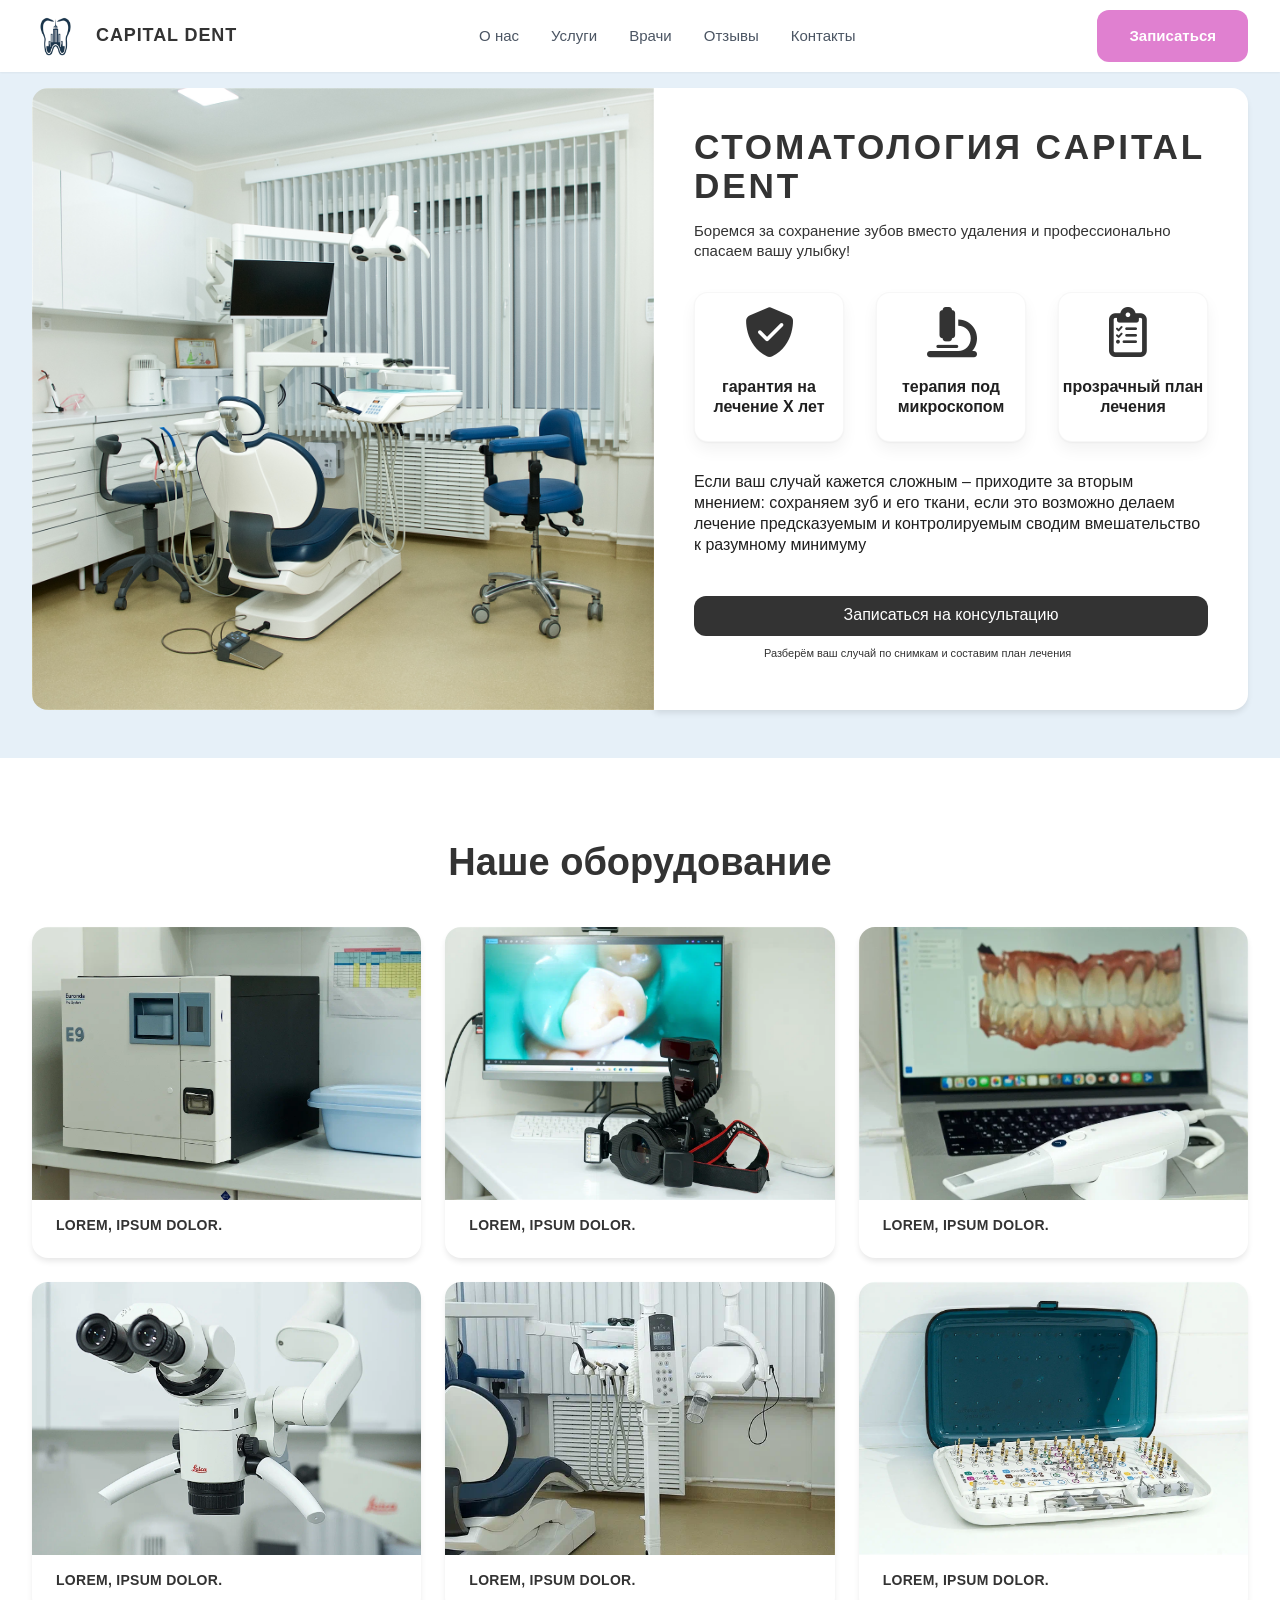
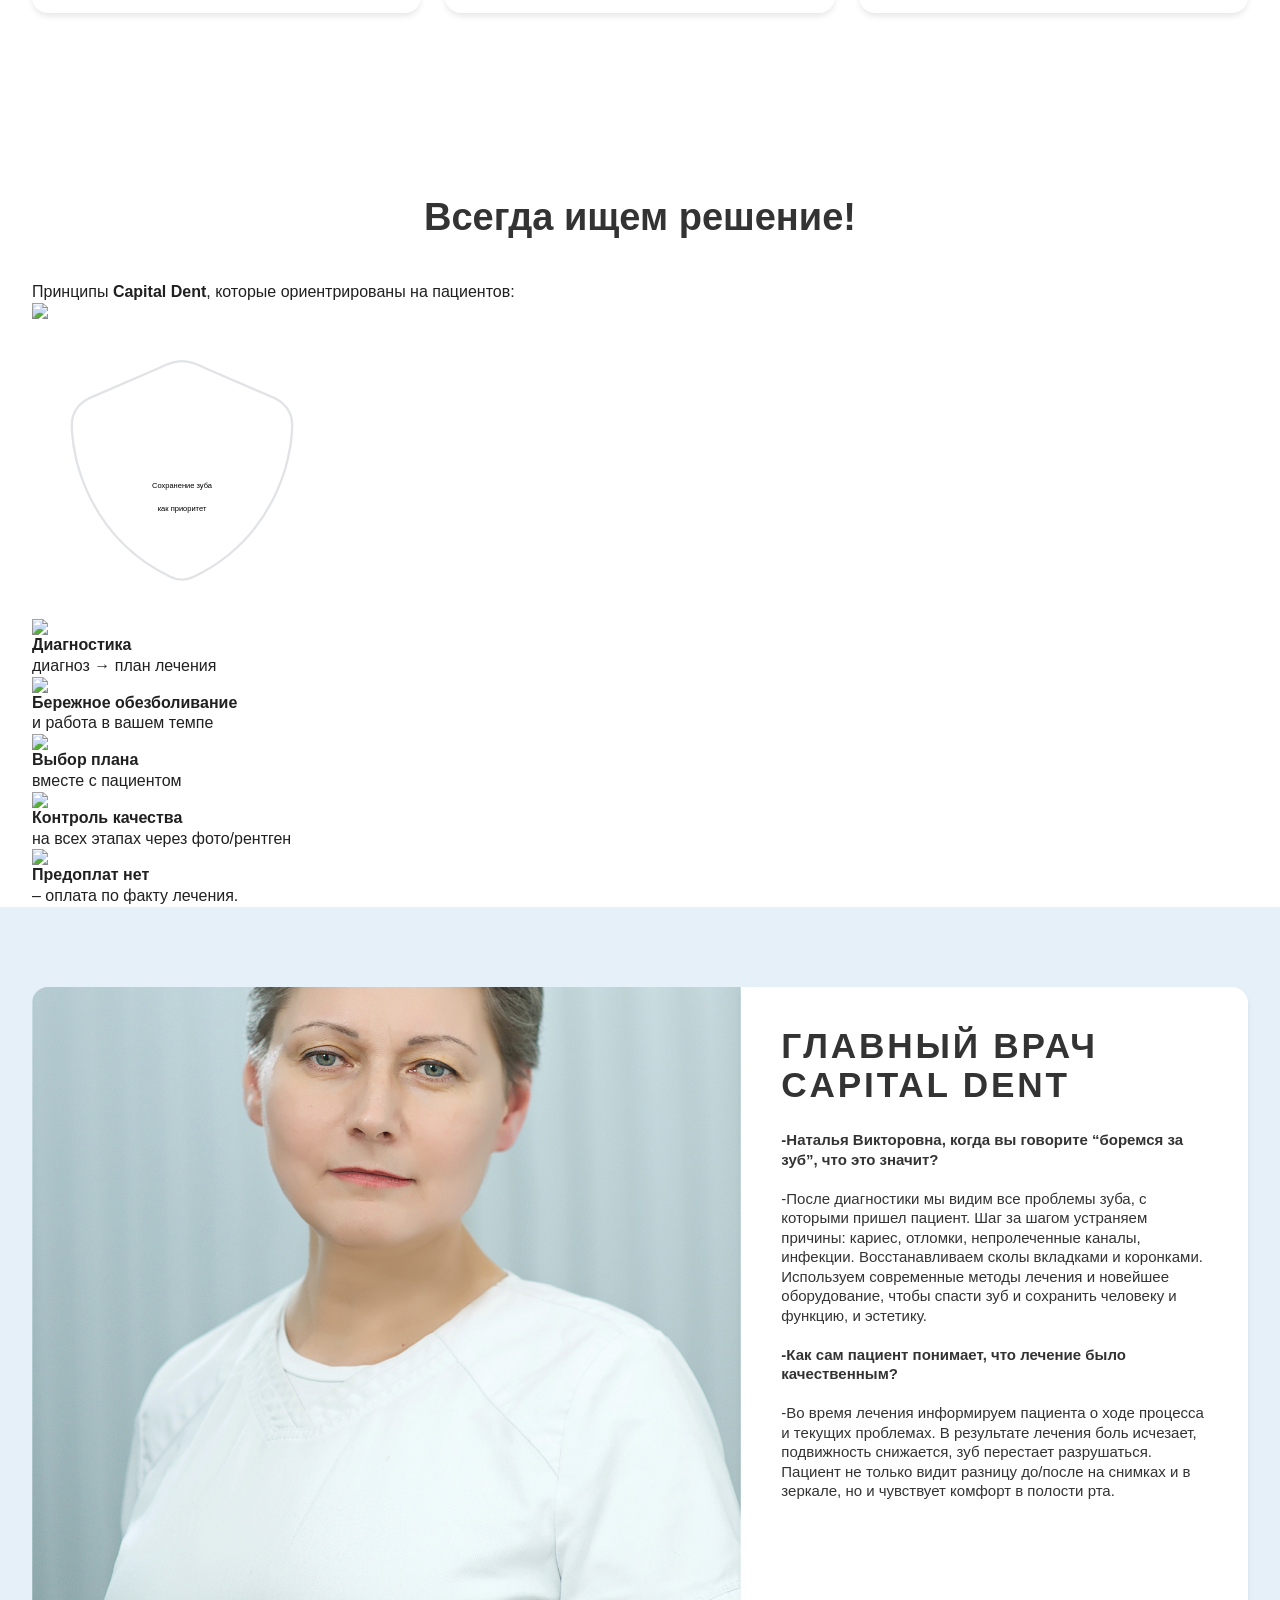
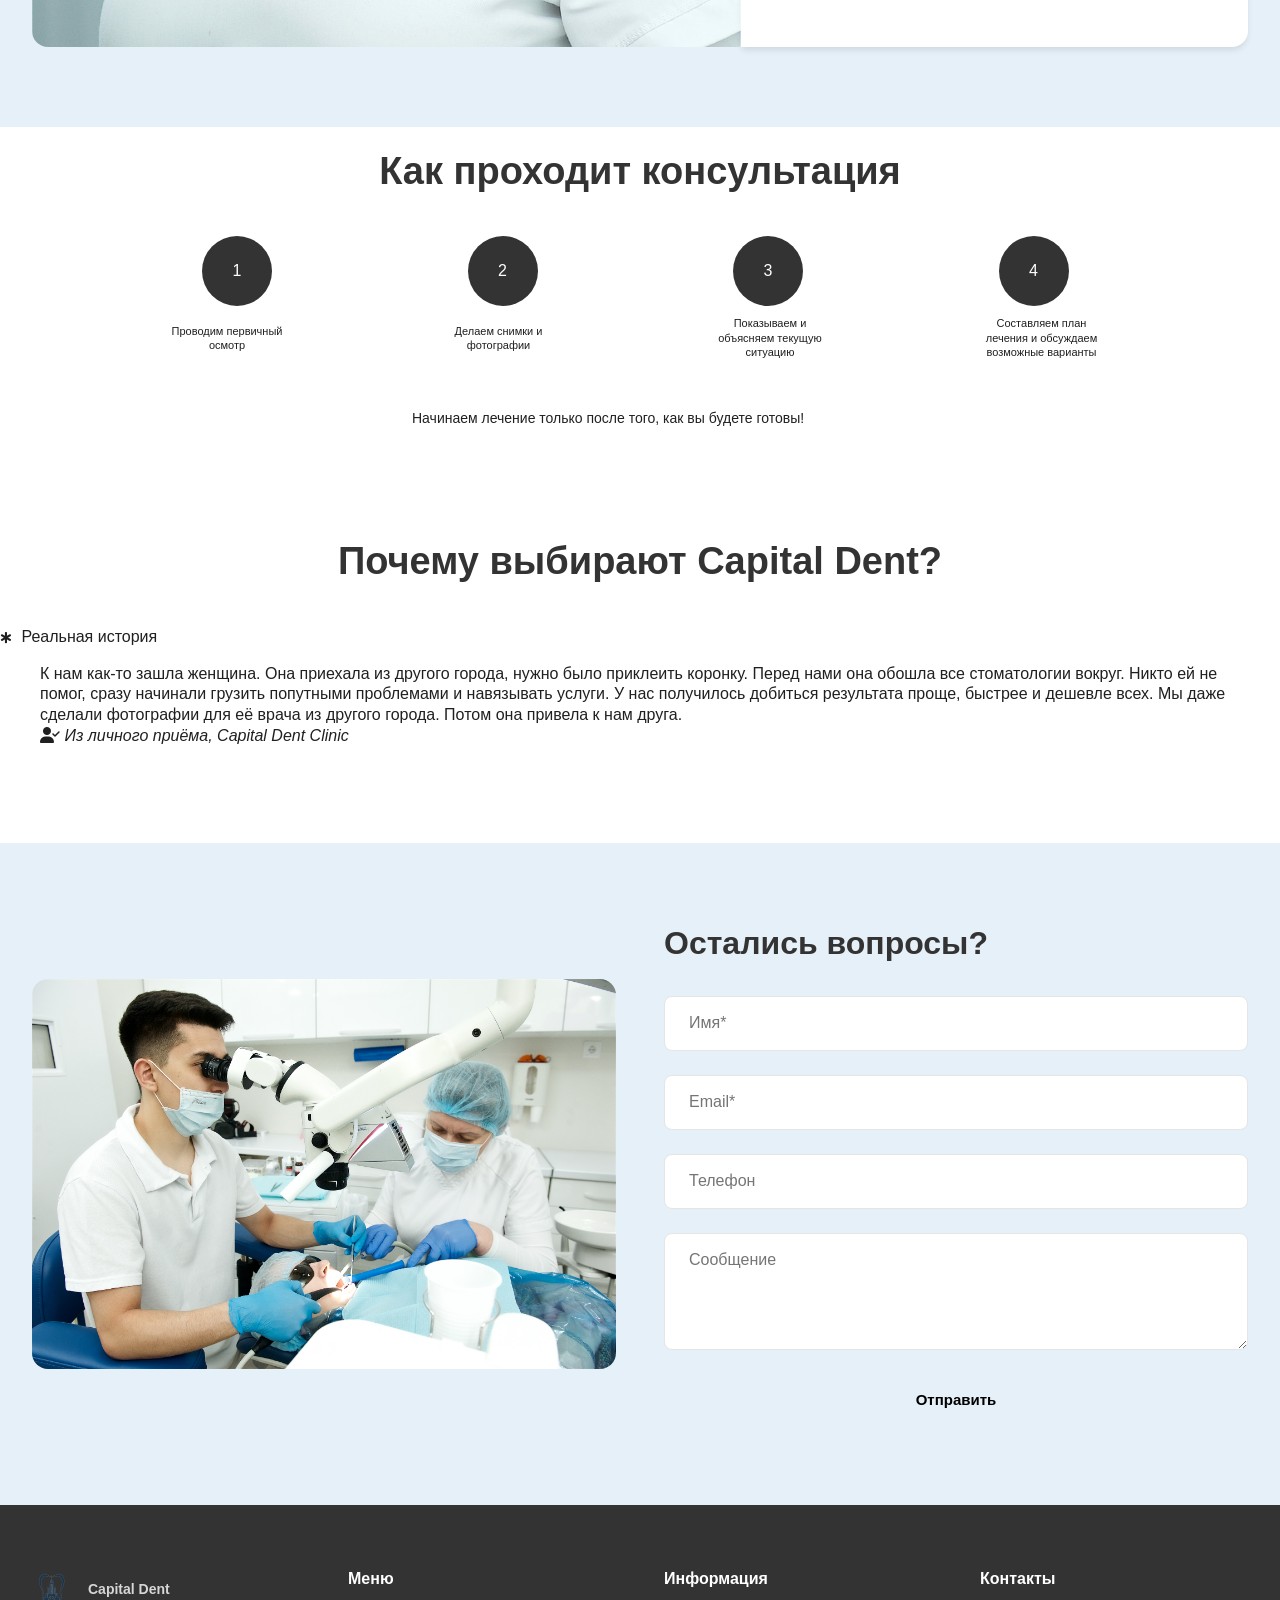
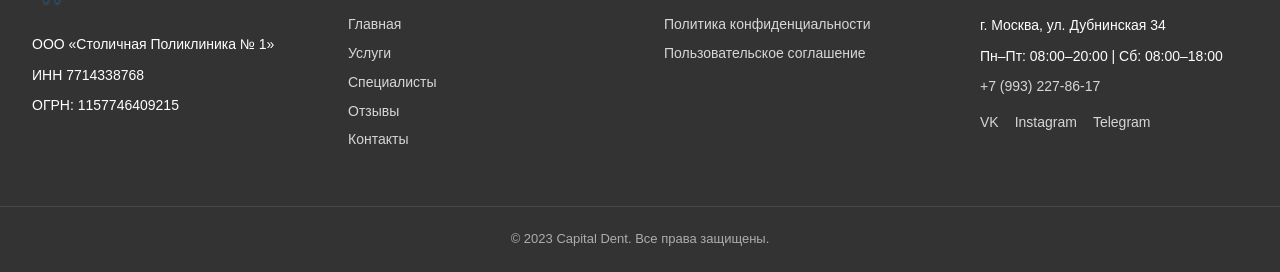
==== commit ad21c609: "Add files via upload" ====
--- a/about.html
+++ b/about.html
@@ -13,7 +13,9 @@
     rel="stylesheet">
   <link rel="stylesheet" href="assets/css/libs/swiper-bundle.min.css" />
   <link rel="stylesheet" href="assets/css/main.css" />
+  <link rel="stylesheet" href="https://cdnjs.cloudflare.com/ajax/libs/font-awesome/6.5.1/css/all.min.css">
   <script src="https://www.google.com/recaptcha/api.js" async defer></script>
+  <script src="https://code.jquery.com/jquery-3.6.0.min.js"></script>
   <title>CapitalDent - О нас</title>
 </head>
 
@@ -71,10 +73,29 @@
         Боремся за сохранение зубов вместо удаления и профессионально спасаем вашу улыбку!
       </p>
       <div class="matryce">
-        <div class="matryc">гарантия на лечение Х лет</div>
-        <div class="matryc">терапия под микроскопом</div>
-        <div class="matryc">прозрачный план лечения</div>
-      </div>
+        <div class="matryc">
+          <i class="fa-solid fa-shield" style="color: rgb(51, 51, 51);" id="matryc-icon">
+            <i class="fa-solid fa-check" style="color: rgb(255, 255, 255);" id="matryc-i-1"></i>
+          </i>
+          <strong><p>гарантия на лечение Х лет</p></strong>
+        </div>
+        <div class="matryc">
+          <i class="fa-solid fa-microscope" style="color: #333333;" id="matryc-icon"></i>
+          <strong><p>терапия под микроскопом</p></strong>
+        </div>
+        <div class="matryc">
+          <i class="fa-regular fa-clipboard" style="color: rgb(51, 51, 51);" id="matryc-icon">
+            <i class="fa-solid fa-list-check" style="color: rgb(51, 51, 51);" id="matryc-i-2"></i>
+          </i>
+          <strong><p>прозрачный план лечения</p></strong>
+        </div>
+      </div>
+        <p class="hero_text">
+          Если ваш случай кажется сложным – приходите за вторым мнением:
+          сохраняем зуб и его ткани, если это возможно
+          делаем лечение предсказуемым и контролируемым
+          сводим вмешательство к разумному минимуму
+        </p>
       <button type="button" class="button__cta btn--primary" data-open-modal="booking">Записаться на консультацию</button>
       <p class="short-text">
         Разберём ваш случай по снимкам и составим план лечения
@@ -134,19 +155,73 @@
     </div>
   </section>
 
-  <section class="dia py">
+  <section class="plan">
     <div class="container">
-      <div class="dia__inner">
-        <h2 class="dia_section__title">Всегда ищем решение!</h2>
-        <div class="dia-mat">
-          <div class="dia-mate">Диагностика → диагноз → план лечения</div>
-          <div class="dia-mate">Выбор плана вместе с пациентом</div>
-          <div class="dia-mate">Бережное обезболивание и работа в вашем темпе</div>
-          <div class="dia-mate">Сохранение зуба как приоритет</div>
-          <div class="dia-mate">Контроль качества на всех этапах через фото/рентген</div>
-          <div class="dia-mate">Предоплат нет – оплата по факту лечения.</div>
-        </div>
-      </div>
+        <div class="plan__inner">
+          <h2 class="plan__title">Всегда ищем решение!</h2>
+          <p class="plan_under_title">Принципы <strong>Capital Dent</strong>, которые ориентрированы на пациентов:</p>
+          <div class="shield">
+            <div class="shield-img">
+              <img src="assets/images/tooth-icon.png">
+            </div>
+            <svg width="300" height="300" viewBox="0 0 640 640" fill="none" xmlns="http://www.w3.org/2000/svg" class="shield-border">
+            <path
+              d="M320 90
+                C330 90 350 95 370 105
+                L520 170
+                C540 180 555 200 555 225
+                C555 310 510 470 345 550
+                C330 558 310 558 295 550
+                C130 470 85 310 85 225
+                C85 200 100 180 120 170
+                L270 105
+                C290 95 310 90 320 90
+                Z"
+              stroke="#e2e3e7"
+              stroke-width="5"
+              fill="none"
+              stroke-linejoin="round"
+            />
+            <!-- ТЕКСТ ВНУТРИ ЩИТА -->
+            <text x="320" y="360" text-anchor="middle" fill="#000" class="shield-1-text">
+              Сохранение зуба
+            </text>
+
+            <text x="320" y="410" text-anchor="middle" fill="#000" class="shield-2-text">
+              как приоритет
+            </text>
+            </svg>
+          </div>
+          <div class="left-side">
+            <div class="left-1">
+              <img src="assets/images/иконка диагностики.png">
+              <p><strong>Диагностика</strong></p>
+              <p>диагноз → план лечения</p>
+            </div>
+            <div class="left-2">
+              <img src="assets/images/иконка шприца.png">
+              <p><strong>Бережное обезболивание</strong></p>
+              <p>и работа в вашем темпе</p>
+            </div>
+          </div>
+          <div class="right-side">
+            <div class="right-1">
+              <img src="assets/images/Иконка_выбора_плана.png">
+              <p><strong>Выбор плана</strong>
+              </p>вместе с пациентом<p></p>
+            </div>
+            <div class="right-2">
+              <img src="assets/images/quality-control-icon.png">
+              <p><strong>Контроль качества</strong></p>
+              <p>на всех этапах через фото/рентген</p>
+            </div>
+            <div class="right-3">
+              <img src="assets/images/иконка предоплаты.png">
+              <p><strong>Предоплат нет</strong></p>
+              <p> – оплата по факту лечения.</p>
+            </div>
+          </div>
+        </div>
     </div>
   </section>
 
@@ -173,7 +248,7 @@
     </div>
   </section>
 
-  <section class="stages py">
+  <section class="stages">
     <div class="container">
       <h2 class="stages__title">Как проходит консультация</h2>
       <div class="circles">
@@ -200,7 +275,27 @@
     </div>
   </section>
 
-  <section class="everyday-life py bg-light">
+    <section class="story py">
+      <h2>Почему выбирают Capital Dent?</h2>
+      <span class="section-tag"><i class="fas fa-star-of-life" style="font-size: 0.7rem; margin-right: 6px;"></i> Реальная история</span>
+      <div class="testimonial-card">
+          <blockquote>
+              <p>
+                  К нам как-то зашла женщина. Она приехала из другого города, нужно было приклеить коронку. 
+                  Перед нами она обошла все стоматологии вокруг. Никто ей не помог, сразу начинали грузить 
+                  попутными проблемами и навязывать услуги. У нас получилось добиться результата проще, быстрее 
+                  и дешевле всех. Мы даже сделали фотографии для её врача из другого города. 
+                  Потом она привела к нам друга.
+              </p>
+              <cite>
+                  <i class="fas fa-user-check"></i> 
+                  Из личного приёма, Capital Dent Clinic
+              </cite>
+          </blockquote>
+      </div>
+  </section>
+
+  <!-- <section class="everyday-life py bg-light">
     <div class="container">
       <div class="everyday-life__inner">
         <h2 class="everyday-life__title">Наши будни</h2>
@@ -226,7 +321,7 @@
         </div>
       </div>
     </div>
-  </section>
+  </section> -->
     <!-- Форма обратной связи -->
   <section class="section feedback" id="feedback">
     <div class="container feedback__inner">
@@ -367,4 +462,4 @@
 
 </body>
 
-</html>
+</html>
--- a/assets/css/main.css
+++ b/assets/css/main.css
@@ -123,34 +123,34 @@
   object-fit: cover;
 }
 
-  .btn {
-    display: inline-flex;
-    align-items: center;
-    justify-content: center;
-    gap: var(--space-1);
-    padding: var(--space-2) var(--space-4);
-    font-family: var(--font);
-    font-size: 0.9375rem;
-    font-weight: 600;
-    border: none;
-    border-radius: var(--radius-md);
-    cursor: pointer;
-    transition: background-color var(--transition), transform 0.1s;
-    text-decoration: none;
-  }
-  
-  .btn:hover {
-    text-decoration: none;
-  }
-  
-  .btn--primary {
-    background: var(--color-primary);
-    color: var(--color-white);
-  }
-  
-  .btn--primary:hover {
-    background: var(--color-primary-hover);
-  }
+.btn {
+  display: inline-flex;
+  align-items: center;
+  justify-content: center;
+  gap: var(--space-1);
+  padding: var(--space-2) var(--space-4);
+  font-family: var(--font);
+  font-size: 0.9375rem;
+  font-weight: 600;
+  border: none;
+  border-radius: var(--radius-md);
+  cursor: pointer;
+  transition: background-color var(--transition), transform 0.1s;
+  text-decoration: none;
+}
+  
+.btn:hover {
+  text-decoration: none;
+}
+
+.btn--primary {
+  background: var(--color-primary);
+  color: var(--color-white);
+}
+
+.btn--primary:hover {
+  background: var(--color-primary-hover);
+}
 
 .services-grid {
   display: grid;
@@ -681,107 +681,6 @@
     }
   }
 
-  /* ----- Footer ----- */
-  .footer {
-    padding: var(--space-8) 0 0;
-    background: var(--color-gray-900);
-    color: var(--color-white);
-  }
-  
-  .footer__container {
-    display: grid;
-    grid-template-columns: 1fr;
-    gap: var(--space-6);
-    padding-bottom: var(--space-6);
-  }
-  
-  .footer__logo {
-    display: inline-flex;
-    align-items: center;
-    gap: var(--space-2);
-    font-size: 1rem;
-    font-weight: 700;
-    text-decoration: none;
-    margin-bottom: var(--space-3);
-  }
-  
-  .footer__company {
-    font-size: 0.875rem;
-    line-height: 1.6;
-  }
-  
-  .footer__company p {
-    margin: 0 0 var(--space-1);
-  }
-  
-  .footer__heading {
-    margin: 0 0 var(--space-3);
-    font-size: 1rem;
-    font-weight: 700;
-  }
-  
-  .footer__col ul {
-    margin: 0;
-    padding: 0;
-    list-style: none;
-  }
-  
-  .footer__col li {
-    margin-bottom: var(--space-1);
-  }
-  
-  .footer__col a {
-    font-size: 0.875rem;
-    color: rgba(255, 255, 255, 0.8);
-  }
-  
-  .footer__col a:hover {
-    color: var(--color-white);
-    text-decoration: underline;
-  }
-  
-  .footer__col--contacts p {
-    margin: 0 0 var(--space-1);
-    font-size: 0.875rem;
-    line-height: 1.6;
-  }
-  
-  .footer__social {
-    display: flex;
-    gap: var(--space-2);
-    margin-top: var(--space-2);
-  }
-  
-  .footer__social a {
-    font-size: 0.875rem;
-  }
-  
-  .footer__bottom {
-    padding: var(--space-3) 0;
-    border-top: 1px solid rgba(255, 255, 255, 0.1);
-  }
-  
-  .footer__copy {
-    margin: 0;
-    font-size: 0.8125rem;
-    color: rgba(255, 255, 255, 0.6);
-    text-align: center;
-  }
-  
-  @media (min-width: 600px) {
-    .footer__container {
-      grid-template-columns: repeat(2, 1fr);
-    }
-  }
-  
-  @media (min-width: 900px) {
-    .footer__container {
-      grid-template-columns: 2fr 1fr 1fr 1.5fr;
-    }
-  }
-
-
-
   .section {
     padding: var(--space-8) 0;
   }
@@ -800,57 +699,758 @@
   }
   
   /* ----- Hero как в макете: слева фото, справа белый блок ----- */
-  .hero {
+.hero {
   padding-top: 88px;
   padding-bottom: var(--space-6);
   background: var(--color-blue-light);
-  }
-  
-  .hero__inner {
-    display: grid;
+}
+
+.hero__inner {
+  display: grid;
   gap: 0;
   align-items: stretch;
   min-height: 380px;
-  }
-  
-  .hero__image {
+  grid-template-columns: 1.4fr 1fr;
+}
+  
+.hero__image {
   border-radius: var(--radius-lg) 0 0 var(--radius-lg);
-    overflow: hidden;
-  }
-  
-  .hero__image img {
-    width: 100%;
-    height: 100%;
-    max-height: 660px;
-    object-fit: cover;
-  }
-  
-  .hero__panel {
-    background: var(--color-white);
+  overflow: hidden;
+}
+  
+.hero__image img {
+  width: 100%;
+  height: 100%;
+  max-height: 660px;
+  object-fit: cover;
+}
+  
+.hero__panel {
+  background: var(--color-white);
   border-radius: 0 var(--radius-lg) var(--radius-lg) 0;
-    box-shadow: var(--shadow-md);
-    padding: var(--space-5);
-    display: flex;
-    flex-direction: column;
-  }
-  
-  .about-hero__title {
+  box-shadow: var(--shadow-md);
+  padding: var(--space-5);
+  display: flex;
+  flex-direction: column;
+}
+  
+.about-hero__title {
   margin: 0 0 var(--space-2);
-    font-size: clamp(1.8rem, 3vw, 2.2rem);
-    font-weight: 700;
-    letter-spacing: 0.08em;
-    color: var(--color-gray-900);
-  }
+  font-size: clamp(1.8rem, 3vw, 2.2rem);
+  font-weight: 700;
+  letter-spacing: 0.08em;
+  color: var(--color-gray-900);
+}
   
   .hero__text {
     margin: 0 0 var(--space-4);
     font-size: 0.9375rem;
     color: var(--color-gray-900);
   }
-  
-  @media (min-width: 900px) {
-    .hero__inner {
-    grid-template-columns: 1.4fr 1fr;
+.matryce {
+  display: grid;
+  grid-template-columns: repeat(3, 1fr);
+  gap: var(--space-4);
+
+}
+.matryc {
+  width: 150px;
+  height: 150px;
+  background: #fff;
+  border-radius: 14px;
+  border: 1.2px solid rgba(0,0,0,0.03);
+  box-shadow: 
+  0 1px 2px rgba(0,0,0,0.04),
+  0 8px 16px rgba(0,0,0,0.05);
+  font-size: 8px;
+  font: var(--font);
+  cursor: pointer;
+
+  display: flex;
+  text-align: center;
+  align-items: center;
+
+  padding-top: 60px;
+
+  transition: transform var(--transition), box-shadow var(--transition);   
+}
+
+.matryc:hover {
+  transform: translateY(-4px);
+  box-shadow: var(--shadow-lg);
+}
+#matryc-icon{
+  position: absolute;
+  font-size: 50px;
+  margin-bottom: 130px;
+  margin-left: 50px;
+  display: flex;
+  align-items: center;
+  justify-items: center;
+}
+#matryc-i-1 {
+  font-size: 29px;
+  position: absolute;
+  margin-left: 13px;
+}
+#matryc-i-2 {
+  font-size: 21px;
+  position: absolute;
+  margin-left: 7px;
+  margin-top: 7px;
+}
+.hero_text {
+  margin-top: 30px;
+}
+
+.short-text {
+  font-size: 11px;
+  color: var(--color-gray-900);
+  margin-left: 70px;
+  margin-top: 10px;
+}
+.button__cta {
+  border-radius: var(--radius-md);
+  height: 40px;
+  margin-top: 40px;
+  background-color: var(--color-gray-900);
+}
+.button__cta:hover {
+  background-color: #231e25;
+}
+
+@media (min-width: 320px) and (max-width: 360px) {
+  .matryce {
+    grid-template-columns: repeat(2, 1fr);
+  }
+  .matryc {
+    width: 100px;
+    height: 100px;
+    font-size: 7.5px;
+  }
+  .matryc:nth-child(3) {
+    width: 100px;
+    height: 100px;
+    /* grid-column: span 2; */
+    grid-column: 1 / -1;   /* занимает всю строку */
+    justify-self: center; 
+  }
+  #matryc-icon {
+    font-size: 35px;
+    margin-bottom: 90px;
+    margin-left: 35px;
+  }
+  #matryc-i-1 {
+    font-size: 20px;
+    margin-left: 10px;
+  }
+  #matryc-i-2 {
+    font-size: 13px;
+  }
+  .short-text {
+    font-size: 9px;
+    margin-left: -20px;
+    white-space: nowrap;
+  }
+  .button__cta {
+    font-size: 12px;
+  }
+}
+@media (min-width: 361px) and (max-width: 389px) {
+  .matryce {
+    grid-template-columns: repeat(2, 1fr);
+  }
+  .matryc {
+    width: 130px;
+    height: 130px;
+    font-size: 10px;
+  }
+  .matryc:nth-child(3) {
+    width: 130px;
+    height: 130px;
+    /* grid-column: span 2; */
+    grid-column: 1 / -1;   /* занимает всю строку */
+    justify-self: center; 
+  }
+  #matryc-icon {
+    font-size: 45spx;
+    margin-bottom: 100px;
+    margin-left: 42px;
+  }
+  #matryc-i-1 {
+    font-size: 30px;
+    margin-left: 13px;
+  }
+  #matryc-i-2 {
+    font-size: 20px;
+  }
+  .short-text {
+    font-size: 9px;
+    margin-left: -20px;
+    white-space: nowrap;
+  }
+  .button__cta {
+    font-size: 12px;
+  }
+}
+@media (min-width: 390px) and (max-width: 428px) {
+  .matryce {
+    grid-template-columns: repeat(2, 1fr);
+  }
+  .matryc {
+    width: 130px;
+    height: 130px;
+    font-size: 11px;
+  }
+  .matryc:nth-child(3) {
+    width: 130px;
+    height: 130px;
+    /* grid-column: span 2; */
+    grid-column: 1 / -1;   /* занимает всю строку */
+    justify-self: center; 
+    align-items: center;
+  }
+  #matryc-icon {
+    margin-bottom: 100px;
+    margin-left: 42px;
+  }
+  #matryc-i-1 {
+    font-size: 30px;
+    margin-left: 13px;
+  }
+  #matryc-i-2 {
+    font-size: 20px;
+  }
+  .short-text {
+    font-size: 9px;
+    margin-left: 10px;
+    white-space: nowrap;
+  }
+  .button__cta {
+    font-size: 12px;
+  }
+}
+@media (min-width: 429px) and (max-width: 450px) {
+  .matryce {
+    grid-template-columns: repeat(2, 1fr);
+  }
+  .matryc {
+    /* width: 130px;
+    height: 130px; */
+    font-size: 11px;
+  }
+  .matryc:nth-child(3) {
+    width: 150px;
+    height: 150px;
+    /* grid-column: span 2; */
+    grid-column: 1 / -1;   /* занимает всю строку */
+    justify-self: center; 
+    align-items: center;
+  }
+  #matryc-icon {
+    margin-bottom: 100px;
+    margin-left: 52px;
+  }
+  #matryc-i-1 {
+    font-size: 30px;
+    margin-left: 13px;
+  }
+  #matryc-i-2 {
+    font-size: 20px;
+  }
+  .short-text {
+    font-size: 9px;
+    margin-left: 10px;
+    white-space: nowrap;
+  }
+  .button__cta {
+    font-size: 12px;
+  }
+}
+@media (min-width: 768px) and (max-width: 834px) {
+  .matryce {
+    grid-template-columns: repeat(2, 1fr);
+  }
+  .matryc {
+    width: 110px;
+    height: 110px;
+    font-size: 11px;
+  }
+  .matryc:nth-child(3) {
+    width: 110px;
+    height: 110px;
+    /* grid-column: span 2; */
+    grid-column: 1 / -1;   /* занимает всю строку */
+    justify-self: center; 
+    align-items: center;
+  }
+  #matryc-icon {
+    margin-bottom: 100px;
+    margin-left: 42px;
+  }
+  #matryc-i-1 {
+    font-size: 30px;
+    margin-left: 13px;
+  }
+  #matryc-i-2 {
+    font-size: 20px;
+  }
+  .short-text {
+    font-size: 9px;
+    margin-left: -20px;
+    white-space: nowrap;
+  }
+  .button__cta {
+    font-size: 12px;
+  }
+  .about-hero__title {
+    font-size: clamp(1.7rem, 1vw, 2.1rem);
+  }
+}
+
+
+.gallery_text {
+  margin: var(--space-2) var(--space-3) var(--space-3);
+  font-size: 0.875rem;
+  font-weight: 700;
+  color: var(--color-gray-900);
+  text-transform: uppercase;
+  letter-spacing: 0.02em;
+  text-align: left;
+}
+.gallery_card {
+  background: var(--color-white);
+  border-radius: var(--radius-lg);
+  box-shadow: var(--shadow-md);
+  overflow: hidden;
+  transition: transform var(--transition), box-shadow var(--transition);
+}
+
+.gallery_card:hover {
+  transform: translateY(-4px);
+  box-shadow: var(--shadow-lg);
+}
+/* ----- Блок с планом, который показывает приоритеты Capital Dent -----*/
+
+.plan_section__title {
+  margin-top: -80px;
+}
+
+.plan__text {
+  margin-left: 330px;
+  margin-top: -10px;
+}
+.plan-main {
+  position: absolute;
+  width: 220px;
+  height: 280px;
+  border-radius: 14px;
+  border: 1.2px solid rgba(0,0,0,0.03);
+  box-shadow: 
+  0 1px 2px rgba(0,0,0,0.04),
+  0 8px 16px rgba(0,0,0,0.05);
+  font-size: 19px;
+  margin-left: 490px;
+  margin-top: 80px;
+  z-index: 11;
+  background-color: var(--color-white);
+  
+  display: flex;
+  flex-direction: column;
+  align-items: center;
+  justify-content: center;
+  text-align: center;
+  gap: 17px;
+  cursor:pointer;
+
+  transition: transform var(--transition), box-shadow var(--transition);  
+}
+.plan-icon-1 {
+  position: absolute;
+  width: 140px;
+  height: 210px;
+  margin-top: -100px;
+}
+
+.plan-main:hover {
+  transform: translateY(-4px);
+  box-shadow: var(--shadow-lg);
+}
+.plan-main p {
+  font-size: 13px;
+}
+.plan-main strong {
+  margin-top: 70px;
+}
+.four-plans {
+  display: grid;
+  grid-template-columns: repeat(2, 480px);
+  gap: 90px;
+  margin-left: 150px;
+  margin-top: 80px;
+}
+
+.plans {
+  width: 330px;
+  height: 120px;
+  border-radius: 10px;
+  border: 1.2px solid rgba(0,0,0,0.05);
+  box-shadow: 
+  0 1px 2px rgba(0,0,0,0.04),
+  0 8px 16px rgba(0,0,0,0.05);
+  font-size: 22px;
+  background-color: var(--color-white);
+  
+  display: flex;
+  flex-direction: column;
+  align-items: center;
+  justify-content: center;
+  text-align: center;
+  gap: 14px;
+  cursor: pointer;
+
+  transition: transform var(--transition), box-shadow var(--transition);  
+}
+.plan-icon-2 {
+  position: absolute;
+  width: 120px;
+  height: 120px;
+  margin-left: -180px;
+  margin-top: -10px;
+}
+.plan-icon-3 {
+  position: absolute;
+  width: 120px;
+  height: 120px;
+  margin-left: -180px;
+}
+.plan-icon-4 {
+  position: absolute;
+  width: 120px;
+  height: 120px;
+  margin-left: -180px;
+}
+.plan-icon-5 {
+  position: absolute;
+  width: 120px;
+  height: 120px;
+  margin-left: -180px;
+}
+.plans:hover {
+  transform: translateY(-4px);
+  box-shadow: var(--shadow-lg);
+}
+.plans-p-1 {
+  font-size: 12px;
+  margin-left: 90px;
+}
+.plans-strong-1 {
+  margin-left: 90px;
+  margin-top: -10px;
+}
+.plans-strong-2 {
+  margin-left: 90px;
+}
+.plans-p-2 {
+  font-size: 12px;
+  margin-left: 60px;
+}
+.plans-strong-3 {
+  display: grid;
+  grid-template-columns: repeat(2, 5px);
+  margin-left: -70px;
+}
+.plans-p-3 {
+  font-size: 12px;
+  margin-left: 70px;
+}
+.plans-strong-4 {
+  display: grid;
+  grid-template-columns: repeat(2, 5px);
+  margin-left: -40px;
+}
+.plans-p-4 {
+  display: grid;
+  grid-template-rows: repeat(5, 5px);
+  font-size: 12px;
+  margin-left: 120px;
+}
+
+.last-plan {
+  width: 320px;
+  height: 120px;
+  border-radius: 14px;
+  border: 1.2px solid rgba(0,0,0,0.05);
+  box-shadow: 
+  0 1px 2px rgba(0,0,0,0.04),
+  0 8px 16px rgba(0,0,0,0.05);
+  font-size: 22px;
+  margin-left: 440px;
+  margin-top: 30px;
+  background-color: var(--color-white);
+  
+  display: flex;
+  flex-direction: column;
+  align-items: center;
+  justify-content: center;
+  text-align: center;
+  gap: 14px;
+  cursor: pointer;
+
+  transition: transform var(--transition), box-shadow var(--transition);  
+}
+.last-plan:hover {
+  transform: translateY(-4px);
+  box-shadow: var(--shadow-lg);
+}
+.last-plan-strong {
+  margin-left: 100px;
+}
+.last-plan p {
+  font-size: 12px;
+  margin-left: 90px;
+}
+
+/* ----- Блок с глав.врачом(создателем Capital Dent) -----*/
+
+.natalia {
+padding-top: 88px;
+padding-bottom: var(--space-6);
+background: var(--color-blue-light);
+}
+
+.natalia__inner {
+  display: grid;
+gap: 0;
+align-items: stretch;
+min-height: 380px;
+}
+
+.hero__image {
+border-radius: var(--radius-lg) 0 0 var(--radius-lg);
+  overflow: hidden;
+}
+
+.hero__image img {
+  width: 100%;
+  height: 100%;
+  max-height: 660px;
+  object-fit: cover;
+}
+
+.hero__panel {
+  background: var(--color-white);
+border-radius: 0 var(--radius-lg) var(--radius-lg) 0;
+  box-shadow: var(--shadow-md);
+  padding: var(--space-5);
+  display: flex;
+  flex-direction: column;
+}
+
+.about-hero__title {
+margin: 0 0 var(--space-2);
+  font-size: clamp(1.8rem, 3vw, 2.2rem);
+  font-weight: 700;
+  letter-spacing: 0.08em;
+  color: var(--color-gray-900);
+}
+
+.natalia__text {
+  margin: 10px 0 var(--space-4);
+  font-size: 0.9375rem;
+  color: var(--color-gray-900);
+}
+
+/* ----- Блок о консультации -----*/
+
+.circles {
+  display: grid;
+  grid-template-columns: repeat(4, minmax(0, 1fr));
+  gap: var(--space-2);
+  margin-left: 170px;
+}
+
+.circle {
+  width: 70px;
+  height: 70px;
+  border-radius: var(--radius-full);
+  background-color: var(--color-gray-900);
+  color: var(--color-white);
+  
+  display: flex;
+  align-items: center;
+  text-align: center;
+  justify-content: center;
+}
+
+.stages-text {
+  display: grid;
+  grid-template-columns: repeat(4, minmax(0, 1fr));
+  margin-left: 130px;
+  margin-top: 10px;
+}
+.stages__title {
+  margin-top: 20px;
+}
+
+.stage-text {
+  display: flex;
+  flex-direction: column;
+  align-items: center;
+  text-align: center;
+  justify-content: center;
+  max-width: 130px;
+}
+.stage-text p {
+  font-size: 11px;
+}
+.stage-last-text {
+  font-size: 14px;
+  margin-left: 380px;
+  margin-top: 50px;
+  margin-bottom: 30px;
+}
+
+@media (min-width: 320px) and (max-width: 360px) {
+  .circles {
+    grid-template-columns: repeat(1, minmax(0, 1fr));
+    margin-left: 100px;
+    gap: var(--space-10);
+  }
+  .stages-text {
+    position: absolute;
+    gap: 120px;
+    margin-left: 70px;
+    margin-top: -430px;
+    display: flex;
+    flex-direction: column;
+  }
+  .stages__title {
+    margin-top: 50px;
+  }
+}
+@media (min-width: 360px) and (max-width: 389px) {
+  .circles {
+    grid-template-columns: repeat(1, minmax(0, 1fr));
+    margin-left: 120px;
+    gap: var(--space-10);
+  }
+  .stages-text {
+    position: absolute;
+    gap: 120px;
+    margin-left: 90px;
+    margin-top: -430px;
+    display: flex;
+    flex-direction: column;
+  }
+  .stages__title {
+    margin-top: 50px;
+  }
+}
+@media (min-width: 390px) and (max-width: 428px) {
+  .circles {
+    grid-template-columns: repeat(1, minmax(0, 1fr));
+    margin-left: 130px;
+    gap: var(--space-10);
+  }
+  .stages-text {
+    position: absolute;
+    gap: 120px;
+    margin-left: 100px;
+    margin-top: -430px;
+    display: flex;
+    flex-direction: column;
+  }
+  .stages__title {
+    margin-top: 50px;
+  }
+}
+@media (min-width: 429px) and (max-width: 450px) {
+  .circles {
+    grid-template-columns: repeat(1, minmax(0, 1fr));
+    margin-left: 150px;
+    gap: var(--space-10);
+  }
+  .stages-text {
+    position: absolute;
+    gap: 120px;
+    margin-left: 120px;
+    margin-top: -430px;
+    display: flex;
+    flex-direction: column;
+  }
+  .stages__title {
+    margin-top: 50px;
+  }
+}
+
+  /* ----- Форма обратной связи ----- */
+  .feedback {
+    background: var(--color-blue-light);
+  }
+  
+  .feedback__inner {
+    display: grid;
+    gap: var(--space-6);
+    align-items: center;
+  }
+  
+  .feedback__image img {
+    border-radius: var(--radius-lg);
+  }
+  
+  .feedback__form-wrap .section__title {
+    text-align: left;
+    margin-bottom: var(--space-4);
+  }
+  
+  .form {
+    display: flex;
+    flex-direction: column;
+    gap: var(--space-3);
+  }
+  
+  .form input[type="text"],
+  .form input[type="email"],
+  .form input[type="tel"],
+  .form textarea {
+    width: 100%;
+    padding: var(--space-2) var(--space-3);
+    font-family: var(--font);
+    font-size: 1rem;
+    background: var(--color-white);
+    border: 1px solid var(--color-gray-200);
+    border-radius: var(--radius-sm);
+    transition: border-color var(--transition);
+  }
+  
+  .form input:focus,
+  .form textarea:focus {
+    outline: none;
+    border-color: var(--color-primary);
+  }
+  
+  .form textarea {
+    resize: vertical;
+  }
+  
+  .form__hp {
+    position: absolute;
+    left: -9999px;
+    opacity: 0;
+  }
+  
+  .feedback__success {
+    padding: var(--space-4);
+    background: var(--color-success);
+    color: var(--color-white);
+    border-radius: var(--radius-md);
+    text-align: center;
+  }
+  
+  @media (min-width: 768px) {
+    .feedback__inner {
+      grid-template-columns: 1fr 1fr;
     }
   }
 
@@ -1003,20 +1603,6 @@
   font-size: 1.125rem;
 }
 
-.equipment__text {
-  margin-bottom: 30px;
-}
-
-.equipment__text p {
-  margin-bottom: 16px;
-  line-height: 1.5;
-  color: var(--color-gray-900);
-}
-
-.equipment__text p:last-child {
-  margin-bottom: 0;
-}
-
 .gallery {
   display: grid;
   grid-template-columns: repeat(3, 1fr);
@@ -1025,17 +1611,9 @@
 
 .gallery__pic {
   padding-top: 70%;
-  border-radius: 16px;
   background: var(--color-white);
-  border-radius: var(--radius-lg);
-  box-shadow: var(--shadow-md);
   overflow: hidden;
   transition: transform var(--transition), box-shadow var(--transition);
-}
-
-.gallery__pic:hover {
-  transform: translateY(-4px);
-  box-shadow: var(--shadow-lg);
 }
 
 .modal-overlay {
@@ -1138,6 +1716,99 @@
     display: none;
   }
 }
+  /* ----- Footer ----- */
+  .footer {
+    padding: var(--space-8) 0 0;
+    background: var(--color-gray-900);
+    color: var(--color-white);
+  }
+  
+  .footer__container {
+    display: grid;
+    grid-template-columns: repeat(4, minmax(0, 1fr));
+    gap: var(--space-6);
+    padding-bottom: var(--space-6);
+  }
+  
+  .footer__logo {
+    display: inline-flex;
+    align-items: center;
+    gap: var(--space-2);
+    font-size: 1rem;
+    font-weight: 700;
+    text-decoration: none;
+    margin-bottom: var(--space-3);
+  }
+  
+  .footer__company {
+    font-size: 0.875rem;
+    line-height: 1.6;
+  }
+  
+  .footer__company p {
+    margin: 0 0 var(--space-1);
+  }
+  
+  .footer__heading {
+    margin: 0 0 var(--space-3);
+    font-size: 1rem;
+    font-weight: 700;
+  }
+  
+  .footer__col ul {
+    margin: 0;
+    padding: 0;
+    list-style: none;
+  }
+  
+  .footer__col li {
+    margin-bottom: var(--space-1);
+  }
+  
+  .footer__col a {
+    font-size: 0.875rem;
+    color: rgba(255, 255, 255, 0.8);
+  }
+  
+  .footer__col a:hover {
+    color: var(--color-white);
+    text-decoration: underline;
+  }
+  
+  .footer__col--contacts p {
+    margin: 0 0 var(--space-1);
+    font-size: 0.875rem;
+    line-height: 1.6;
+  }
+  
+  .footer__social {
+    display: flex;
+    gap: var(--space-2);
+    margin-top: var(--space-2);
+  }
+  
+  .footer__social a {
+    font-size: 0.875rem;
+  }
+  
+  .footer__bottom {
+    padding: var(--space-3) 0;
+    border-top: 1px solid rgba(255, 255, 255, 0.1);
+  }
+  
+  .footer__copy {
+    margin: 0;
+    font-size: 0.8125rem;
+    color: rgba(255, 255, 255, 0.6);
+    text-align: center;
+  }
+  
+
+@media (min-width: 320px) and (max-width: 360px) {
+  .footer__col:nth-child(3) {
+    margin-left: -20px;
+  }
+}
 
 @media (max-width: 1199px) {
   .services-grid {
@@ -1160,6 +1831,7 @@
   h1 {
     font-size: 1.875rem;
   }
+
 }
 
 @media (max-width: 1060px) {
